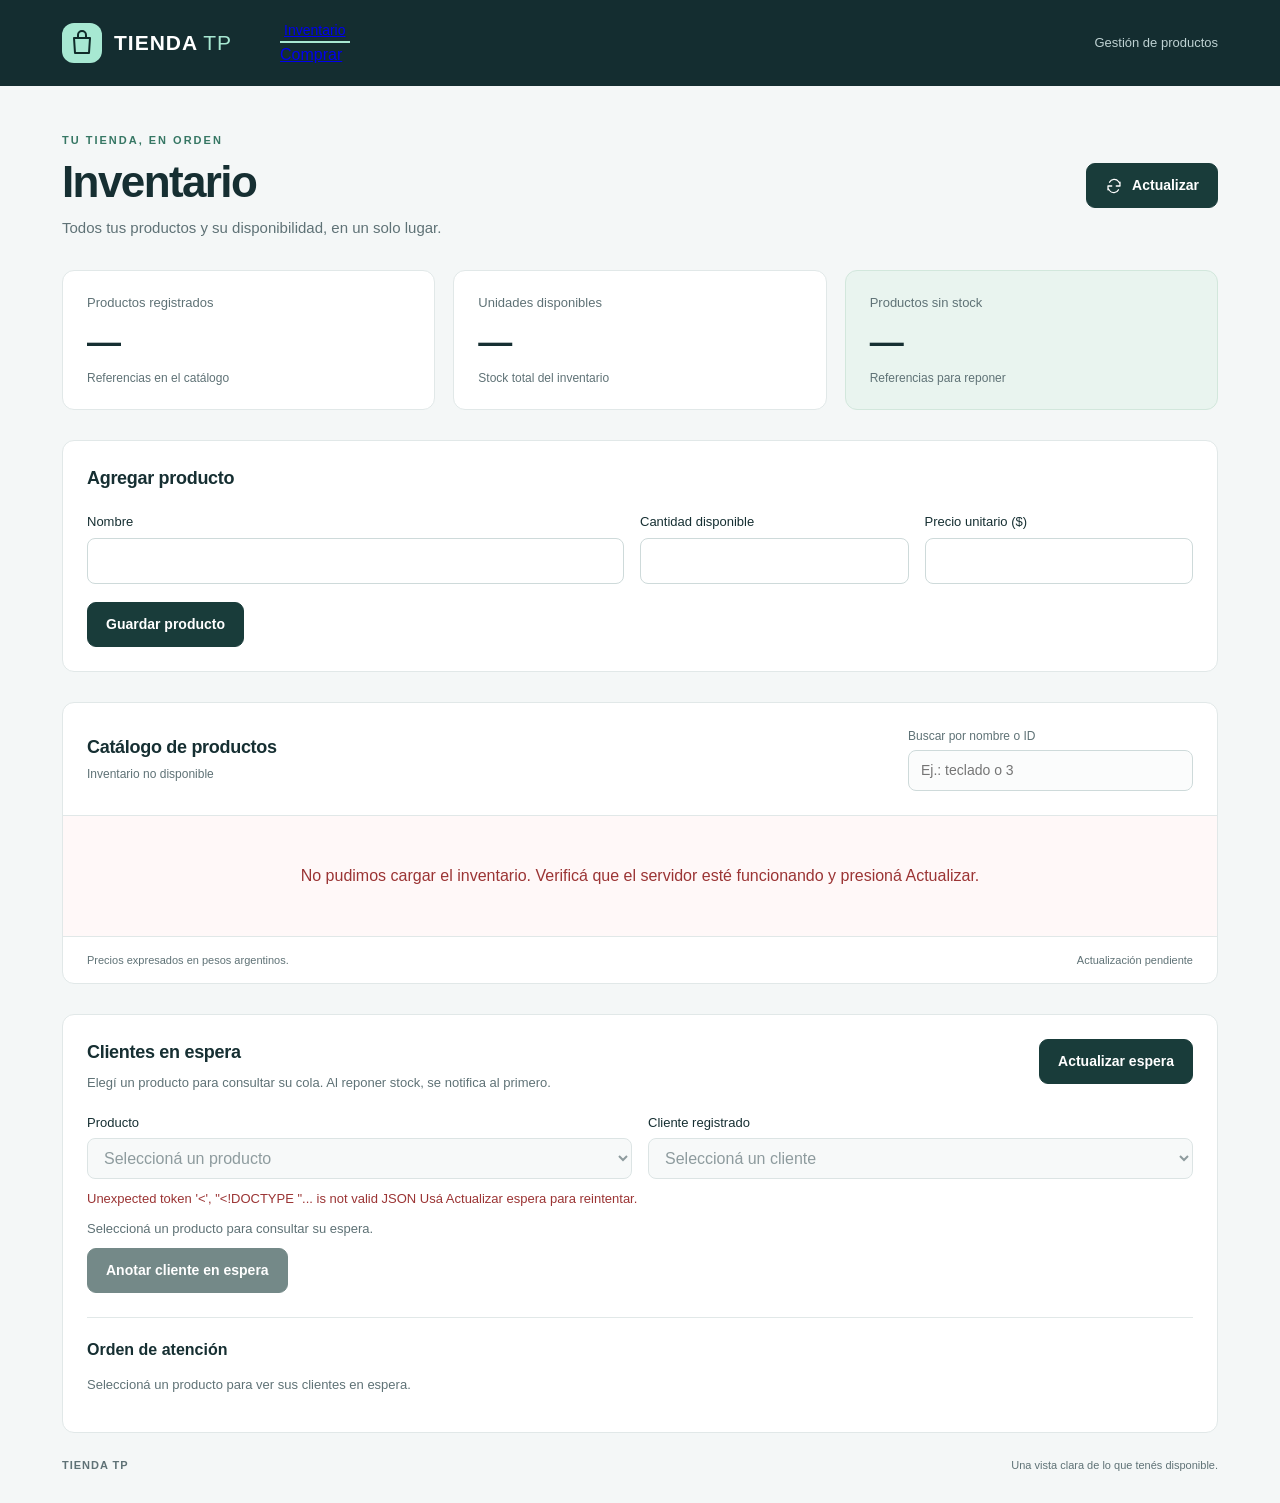
==== FRONTEND/index.html @ ff74ee4c "Agregar navegación al apartado de compra" ====
<!DOCTYPE html>
<!--
    index.html: define la estructura de la pantalla de inventario.
    Incluye el nombre y logotipo de la tienda, el resumen de existencias,
    la búsqueda, la tabla de productos y los mensajes de estado.
    Carga estilos.css para la presentación y app.js para consultar la API
    y completar la pantalla con los productos reales del backend.
-->
<html lang="es">
<head>
    <meta charset="UTF-8">
    <meta name="viewport" content="width=device-width, initial-scale=1.0">
    <meta name="description" content="Consulta del inventario de Tienda TP.">
    <title>Inventario | Tienda TP</title>
    <link rel="stylesheet" href="estilos.css">
    <script src="app.js" defer></script>
</head>
<body>
    <a class="saltar-contenido" href="#contenido">Ir al inventario</a>
    <header class="encabezado">
        <div class="encabezado-interior">
            <a class="marca" href="/" aria-label="Tienda TP, inicio">
                <svg class="logotipo" viewBox="0 0 40 40" aria-hidden="true">
                    <rect width="40" height="40" rx="12" fill="currentColor"/>
                    <path d="M12 15h16l-1 15H13l-1-15zm4 0v-3a4 4 0 0 1 8 0v3" fill="none" stroke="#102b29" stroke-width="2" stroke-linejoin="round"/>
                </svg>
                <span>TIENDA<span class="marca-detalle">TP</span></span>
            </a>
            <nav class="navegacion-principal" aria-label="Secciones"><a class="seccion-actual" href="/">Inventario</a><a class="enlace-seccion" href="/compra.html">Comprar</a></nav>
            <span class="etiqueta-encabezado">Gestión de productos</span>
        </div>
    </header>

    <main id="contenido" class="contenedor">
        <section class="introduccion" aria-labelledby="titulo">
            <div>
                <p class="antetitulo">TU TIENDA, EN ORDEN</p>
                <h1 id="titulo">Inventario</h1>
                <p class="descripcion">Todos tus productos y su disponibilidad, en un solo lugar.</p>
            </div>
            <button id="actualizar" class="boton" type="button">
                <svg viewBox="0 0 24 24" aria-hidden="true"><path d="M20 7v5h-5M4 17v-5h5M6 7a7 7 0 0 1 12-1l2 3M4 15l2 3a7 7 0 0 0 12-1"/></svg>
                Actualizar
            </button>
        </section>

        <section class="resumen" aria-label="Resumen del inventario">
            <article class="tarjeta"><p>Productos registrados</p><strong id="total-productos">—</strong><span>Referencias en el catálogo</span></article>
            <article class="tarjeta"><p>Unidades disponibles</p><strong id="total-unidades">—</strong><span>Stock total del inventario</span></article>
            <article class="tarjeta tarjeta-destacada"><p>Productos sin stock</p><strong id="sin-stock">—</strong><span>Referencias para reponer</span></article>
        </section>

        <aside id="notificacion-reposicion" class="notificacion-reposicion" role="status" aria-live="polite" hidden>
            <h2>Cliente notificado</h2>
            <p id="aviso-reposicion"></p>
            <p>La notificación es simulada. No reserva unidades ni registra una compra.</p>
        </aside>

            <!-- Formulario para registrar productos mediante la API. -->
            <section class="alta-producto" aria-labelledby="titulo-alta">
                <h2 id="titulo-alta">Agregar producto</h2>

                <form id="formulario-producto">
                    <fieldset id="campos-producto">
                        <legend class="solo-lectores">Datos del producto</legend>

                        <div class="campos-alta">
                            <div>
                                <label for="nombre-producto">Nombre</label>
                                <input id="nombre-producto" type="text" required>
                            </div>

                            <div>
                                <label for="cantidad-producto">Cantidad disponible</label>
                                <input
                                    id="cantidad-producto"
                                    type="number"
                                    min="0"
                                    step="1"
                                    required
                                >
                            </div>

                            <div>
                                <label for="precio-producto">Precio unitario ($)</label>
                                <input
                                    id="precio-producto"
                                    type="number"
                                    min="0"
                                    step="0.01"
                                    required
                                >
                            </div>
                        </div>

                        <button id="guardar-producto" class="boton" type="submit">
                            Guardar producto
                        </button>
                        <button id="cancelar-edicion" class="boton" type="button" hidden>
                            Cancelar edición
                        </button>
                    </fieldset>

                    <p id="mensaje-producto" role="status" aria-live="polite"></p>
                </form>
            </section>
        <section class="catalogo" aria-labelledby="titulo-catalogo">
            <div class="barra-catalogo">
                <div><h2 id="titulo-catalogo">Catálogo de productos</h2><p id="cantidad-resultados">Consultando inventario…</p></div>
                <div class="buscador">
                    <label for="buscar">Buscar por nombre o ID</label>
                    <input id="buscar" type="search" placeholder="Ej.: teclado o 3" autocomplete="off" disabled>
                </div>
            </div>

            <p id="estado" class="estado" role="status" aria-live="polite">Cargando productos…</p>
            <div id="tabla-contenedor" class="tabla-contenedor" tabindex="0" role="region" aria-label="Productos del inventario; desplazamiento horizontal disponible" hidden>
                <table>
                    <caption class="solo-lectores">Productos, cantidades disponibles, precios y estado del stock.</caption>
                    <thead><tr><th scope="col">ID</th><th scope="col">Producto</th><th scope="col" class="numero">Stock</th><th scope="col" class="numero">Precio unitario</th><th scope="col">Disponibilidad</th><th scope="col">Acciones</th></tr></thead>
                    <tbody id="productos"></tbody>
                </table>
            </div>
            <div class="pie-catalogo"><span>Precios expresados en pesos argentinos.</span><span id="ultima-actualizacion">Sin actualizar</span></div>
        </section>
        <section id="seccion-esperas" class="seccion-esperas" aria-labelledby="titulo-esperas">
            <div class="cabecera-esperas">
                <div>
                    <h2 id="titulo-esperas">Clientes en espera</h2>
                    <p>Elegí un producto para consultar su cola. Al reponer stock, se notifica al primero.</p>
                </div>
                <button id="actualizar-esperas" class="boton" type="button">Actualizar espera</button>
            </div>

            <form id="formulario-espera">
                <fieldset id="campos-espera">
                    <legend class="solo-lectores">Registrar un cliente en espera</legend>
                    <div class="campos-espera">
                        <div>
                            <label for="producto-espera">Producto</label>
                            <select id="producto-espera" required disabled>
                                <option value="">Seleccioná un producto</option>
                            </select>
                        </div>
                        <div>
                            <label for="cliente-espera">Cliente registrado</label>
                            <select id="cliente-espera" required disabled aria-describedby="estado-clientes">
                                <option value="">Seleccioná un cliente</option>
                            </select>
                        </div>
                    </div>
                    <p id="estado-clientes" class="ayuda-espera" role="status" aria-live="polite">Cargando clientes…</p>
                    <p id="regla-espera" class="ayuda-espera">Solo se pueden registrar esperas de productos sin stock.</p>
                    <button id="registrar-espera" class="boton" type="submit" disabled>Anotar cliente en espera</button>
                </fieldset>
                <p id="mensaje-espera" class="mensaje-espera" role="status" aria-live="polite"></p>
            </form>

            <div id="cola-espera" class="cola-espera" aria-busy="false">
                <h3 id="titulo-cola">Orden de atención</h3>
                <p id="estado-cola" role="status" aria-live="polite">Seleccioná un producto para ver sus clientes en espera.</p>
                <ol id="lista-esperas" aria-labelledby="titulo-cola" hidden></ol>
            </div>
        </section>
        <footer class="pie-pagina"><span>TIENDA TP</span><p>Una vista clara de lo que tenés disponible.</p></footer>
    </main>
</body>
</html>
---- FRONTEND/estilos.css ----
/*
 * estilos.css: define la presentación visual de la pantalla de inventario.
 * Configura colores, tipografía, encabezado persistente, tarjetas, tabla,
 * buscador, botones y mensajes de estado. Incluye estilos de accesibilidad
 * y reglas para adaptar la distribución a pantallas pequeñas.
 * Utiliza CSS puro, sin frameworks ni dependencias externas.
 */
:root { color-scheme: light; --tinta: #162f32; --secundario: #5f7276; --fondo: #f4f7f7; --linea: #e1e8e8; --verde: #a7e8d2; }
* { box-sizing: border-box; }
body { margin: 0; background: var(--fondo); color: var(--tinta); font-family: "Segoe UI", Arial, sans-serif; line-height: 1.5; }
button, input { font: inherit; }
button, a, input, .tabla-contenedor { -webkit-tap-highlight-color: transparent; }
:focus-visible { outline: 3px solid #247f69; outline-offset: 4px; }
[hidden] { display: none !important; }
.encabezado { position: sticky; top: 0; z-index: 5; background: #142d30; color: white; }
.encabezado-interior { max-width: 1220px; margin: auto; min-height: 86px; display: flex; align-items: center; gap: 48px; padding: 16px 32px; }
.marca { display: inline-flex; align-items: center; gap: 12px; color: white; text-decoration: none; font-size: 21px; font-weight: 750; letter-spacing: 1px; white-space: nowrap; }
.logotipo { width: 40px; height: 40px; color: var(--verde); }
.marca-detalle { margin-left: 5px; font-weight: 400; color: var(--verde); }
.seccion-actual { align-self: stretch; display: flex; align-items: center; border-bottom: 2px solid var(--verde); padding: 0 4px; font-size: 14px; }
.etiqueta-encabezado { margin-left: auto; color: #bed1d2; font-size: 13px; }
.contenedor { max-width: 1220px; margin: auto; padding: 46px 32px 20px; }
.introduccion { display: flex; justify-content: space-between; align-items: center; gap: 24px; margin-bottom: 30px; }
.antetitulo { color: #367764; font-size: 11px; letter-spacing: 2px; font-weight: 750; margin: 0 0 8px; }
h1 { font-size: clamp(32px, 4vw, 44px); letter-spacing: -1.6px; line-height: 1.15; margin: 0 0 10px; }
.descripcion { margin: 0; color: var(--secundario); font-size: 15px; }
.boton { display: inline-flex; align-items: center; justify-content: center; gap: 9px; border: 1px solid #193c3a; border-radius: 9px; padding: 11px 18px; color: white; background: #193c3a; cursor: pointer; font-size: 14px; font-weight: 600; }
.boton:hover:not(:disabled) { background: #26544b; }
.boton:disabled { opacity: .6; cursor: wait; }
.boton svg { width: 18px; height: 18px; fill: none; stroke: currentColor; stroke-width: 1.7; stroke-linecap: round; stroke-linejoin: round; }
.resumen { display: grid; grid-template-columns: repeat(3, 1fr); gap: 18px; margin-bottom: 30px; }
.tarjeta { padding: 22px 24px; border: 1px solid var(--linea); border-radius: 12px; background: white; }
.tarjeta p { margin: 0 0 7px; font-size: 13px; color: var(--secundario); }
.tarjeta strong { display: block; font-size: 34px; letter-spacing: -1px; font-weight: 650; line-height: 1.3; font-variant-numeric: tabular-nums; }
.tarjeta span { display: block; margin-top: 6px; color: var(--secundario); font-size: 12px; }
.tarjeta-destacada { background: #e9f4ef; border-color: #d2e7dc; }
.catalogo { background: white; border: 1px solid var(--linea); border-radius: 12px; overflow: hidden; }
.barra-catalogo { display: flex; justify-content: space-between; align-items: center; gap: 24px; padding: 24px; }
h2 { margin: 0; font-size: 18px; font-weight: 650; letter-spacing: -.3px; }
.barra-catalogo p { margin: 4px 0 0; color: var(--secundario); font-size: 12px; }
.buscador { width: 285px; }
.buscador label { display: block; color: var(--secundario); font-size: 12px; margin-bottom: 5px; }
.buscador input { width: 100%; border: 1px solid #cedada; border-radius: 8px; background: #fbfcfc; color: var(--tinta); padding: 9px 12px; font-size: 14px; }
.tabla-contenedor { overflow-x: auto; }
table { border-collapse: collapse; width: 100%; min-width: 670px; text-align: left; font-size: 14px; }
thead { background: #f6f8f8; }
th { padding: 13px 24px; color: var(--secundario); font-size: 11px; text-transform: uppercase; letter-spacing: .7px; font-weight: 650; border-top: 1px solid var(--linea); border-bottom: 1px solid var(--linea); }
td { padding: 17px 24px; border-bottom: 1px solid #edf1f1; }
tbody tr:last-child td { border-bottom: 0; }
tbody tr:hover { background: #fafcfb; }
td:first-child { color: #718286; font-size: 12px; }
td:nth-child(2) { font-weight: 600; }
.numero { text-align: right; font-variant-numeric: tabular-nums; white-space: nowrap; }
.disponibilidad { display: inline-flex; align-items: center; gap: 6px; border-radius: 20px; background: #eaf6ef; color: #236141; padding: 4px 9px; font-size: 11px; white-space: nowrap; }
.disponibilidad::before { content: ""; width: 5px; height: 5px; border-radius: 50%; background: currentColor; }
.agotado { background: #fff1e6; color: #8d4e1d; }
.estado { text-align: center; padding: 48px 24px; margin: 0; color: var(--secundario); border-top: 1px solid var(--linea); }
.estado.error { color: #9b3434; background: #fff8f8; }
.pie-catalogo { display: flex; justify-content: space-between; gap: 16px; padding: 15px 24px; border-top: 1px solid var(--linea); color: var(--secundario); font-size: 11px; }
.pie-pagina { display: flex; justify-content: space-between; align-items: center; gap: 16px; padding: 24px 0 10px; color: var(--secundario); font-size: 11px; }
.pie-pagina > span { letter-spacing: 1px; font-weight: 700; }
.pie-pagina p { margin: 0; }
.solo-lectores, .saltar-contenido:not(:focus) { position: absolute; width: 1px; height: 1px; padding: 0; margin: -1px; overflow: hidden; clip: rect(0,0,0,0); white-space: nowrap; border: 0; }
.saltar-contenido:focus { position: fixed; top: 12px; left: 12px; padding: 12px; z-index: 10; color: var(--tinta); background: white; }
@media (max-width: 700px) {
    .encabezado-interior { min-height: 74px; padding: 14px 20px; gap: 24px; }
    .etiqueta-encabezado { display: none; }
    .seccion-actual { margin-left: auto; }
    .contenedor { padding: 30px 18px 18px; }
    .introduccion { align-items: flex-start; flex-direction: column; gap: 18px; }
    .resumen { gap: 10px; }
    .tarjeta { padding: 16px 12px; }
    .tarjeta p { min-height: 36px; font-size: 12px; }
    .tarjeta strong { font-size: 27px; }
    .tarjeta span { font-size: 10px; }
    .barra-catalogo { padding: 20px 16px; flex-direction: column; align-items: stretch; gap: 16px; }
    .buscador { width: 100%; }
    .pie-catalogo, .pie-pagina { flex-direction: column; gap: 6px; }
    .pie-catalogo { padding: 14px 16px; }
}

/* Presentación del formulario de alta y edición. */
.alta-producto {
    background: white;
    border: 1px solid var(--linea);
    border-radius: 12px;
    padding: 24px;
    margin-bottom: 30px;
}

#campos-producto {
    border: 0;
    padding: 0;
    margin: 20px 0 0;
    min-width: 0;
}

.campos-alta {
    display: grid;
    grid-template-columns: 2fr 1fr 1fr;
    gap: 16px;
    margin-bottom: 18px;
}

.campos-alta label {
    display: block;
    margin-bottom: 6px;
    font-size: 13px;
}

.campos-alta input {
    width: 100%;
    min-width: 0;
    padding: 10px 12px;
    border: 1px solid #cedada;
    border-radius: 8px;
    color: var(--tinta);
}

#mensaje-producto {
    color: #236141;
    font-size: 14px;
}

#mensaje-producto:empty {
    display: none;
}

#mensaje-producto.error {
    color: #9b3434;
}

/* Acción para cargar un producto en el formulario de edición. */
.boton-editar {
    border: 1px solid #cedada;
    border-radius: 7px;
    padding: 6px 12px;
    background: white;
    color: var(--tinta);
    cursor: pointer;
    font: inherit;
    font-size: 12px;
}

.boton-editar:hover {
    background: #e9f4ef;
}

/* Acción para eliminar un producto del inventario. */
.boton-eliminar {
    margin-left: 6px;
    border: 1px solid #e0b9b9;
    border-radius: 7px;
    padding: 6px 12px;
    background: white;
    color: #9b3434;
    cursor: pointer;
    font: inherit;
    font-size: 12px;
}

.boton-eliminar:hover {
    background: #fbeaea;
}

#cancelar-edicion {
    margin-left: 8px;
    background: white;
    color: var(--tinta);
}

#cancelar-edicion:hover {
    background: #e9f4ef;
}

@media (max-width: 700px) {
    .campos-alta {
        grid-template-columns: 1fr;
    }
}
/* Clientes en espera: formulario y orden FIFO del producto seleccionado. */
select { font: inherit; }
select:focus-visible { outline: 3px solid #247f69; outline-offset: 4px; }
.seccion-esperas { margin-top: 30px; padding: 24px; background: white; border: 1px solid var(--linea); border-radius: 12px; scroll-margin-top: 110px; }
.cabecera-esperas { display: flex; align-items: flex-start; justify-content: space-between; gap: 24px; }
.cabecera-esperas p, .ayuda-espera, #estado-cola { color: var(--secundario); font-size: 13px; }
.cabecera-esperas p { margin: 7px 0 20px; }
.cabecera-esperas .boton { flex-shrink: 0; }
#campos-espera { border: 0; padding: 0; margin: 0; min-width: 0; }
.campos-espera { display: grid; grid-template-columns: 1fr 1fr; gap: 16px; }
.campos-espera > div { min-width: 0; }
.campos-espera label { display: block; margin-bottom: 6px; font-size: 13px; }
.campos-espera select { width: 100%; min-width: 0; padding: 10px 12px; border: 1px solid #cedada; border-radius: 8px; color: var(--tinta); background: white; }
.campos-espera select:disabled { background: #f4f7f7; color: var(--secundario); }
.ayuda-espera { margin: 10px 0; }
.mensaje-espera { color: #236141; font-size: 14px; }
.mensaje-espera:empty { display: none; }
.mensaje-espera.error, .ayuda-espera.error, #estado-cola.error { color: #9b3434; }
.cola-espera { margin-top: 24px; border-top: 1px solid var(--linea); padding-top: 20px; }
.cola-espera h3 { margin: 0; font-size: 16px; }
#lista-esperas { padding-left: 28px; margin-bottom: 0; }
#lista-esperas li { padding: 12px 8px; border-bottom: 1px solid var(--linea); overflow-wrap: anywhere; }
#lista-esperas li:last-child { border-bottom: 0; }
#lista-esperas li::marker { color: #367764; font-weight: bold; }
.detalle-espera { display: block; margin-top: 5px; color: var(--secundario); font-size: 12px; }
.primero-espera { display: inline-block; margin-left: 10px; padding: 3px 8px; border-radius: 20px; color: #236141; background: #eaf6ef; font-size: 11px; }
.boton-espera { margin: 6px 0 0 6px; border: 1px solid #9bc9ba; border-radius: 7px; padding: 6px 12px; background: #e9f4ef; color: #193c3a; cursor: pointer; font-size: 12px; }
.boton-espera:hover { background: #d5ecdf; }
.notificacion-reposicion { padding: 20px 24px; margin-bottom: 30px; border: 1px solid #9bc9ba; border-left: 4px solid #367764; border-radius: 10px; background: #e9f4ef; overflow-wrap: anywhere; }
.notificacion-reposicion p { margin: 8px 0 0; font-size: 14px; }
.notificacion-reposicion p:last-child { font-size: 12px; color: var(--secundario); }
@media (max-width: 700px) {
    .seccion-esperas { padding: 20px 16px; scroll-margin-top: 95px; }
    .cabecera-esperas { flex-direction: column; gap: 0; margin-bottom: 18px; }
    .campos-espera { grid-template-columns: 1fr; }
    .notificacion-reposicion { padding: 18px 16px; }
}
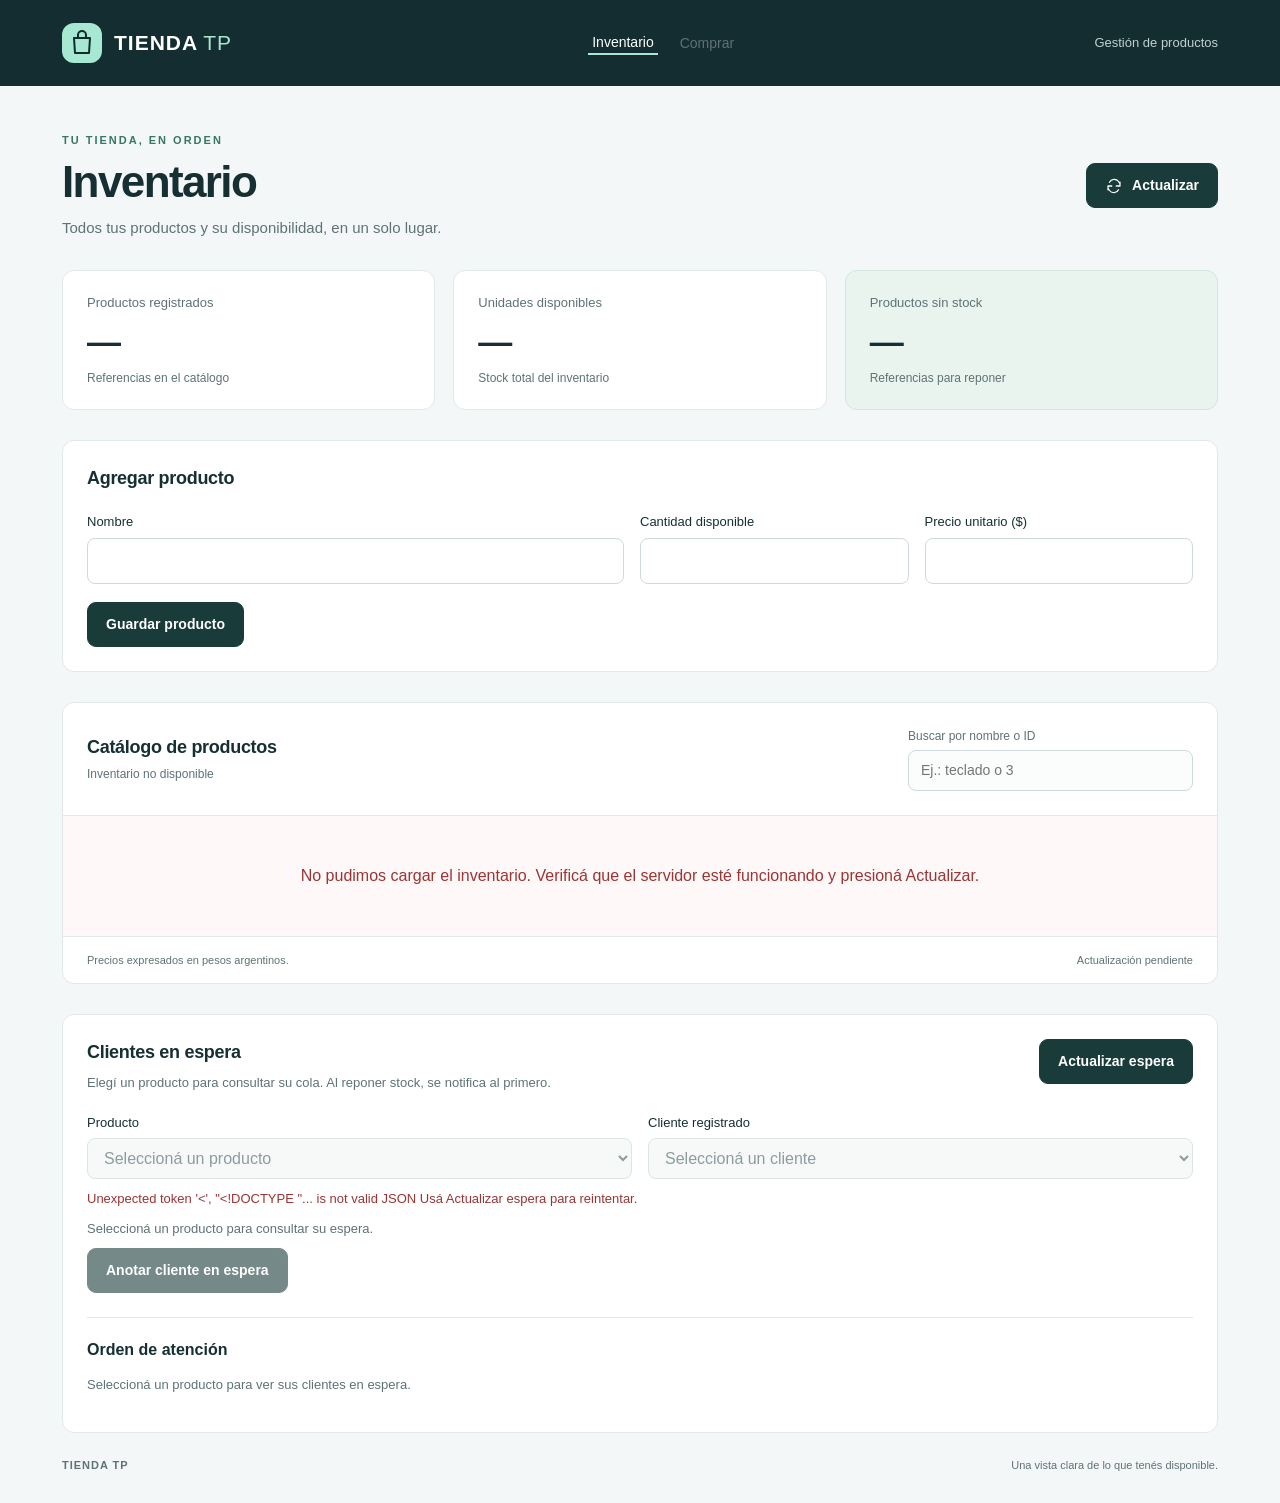
==== commit 237640a6: "compras actualizacion" ====
--- a/FRONTEND/index.html
+++ b/FRONTEND/index.html
@@ -15,7 +15,7 @@
     <link rel="stylesheet" href="estilos.css">
     <script src="app.js" defer></script>
 </head>
-<body>
+<body data-pagina="inventario">
     <a class="saltar-contenido" href="#contenido">Ir al inventario</a>
     <header class="encabezado">
         <div class="encabezado-interior">
@@ -165,4 +165,4 @@
         <footer class="pie-pagina"><span>TIENDA TP</span><p>Una vista clara de lo que tenés disponible.</p></footer>
     </main>
 </body>
-</html>
+</html>
--- a/FRONTEND/estilos.css
+++ b/FRONTEND/estilos.css
@@ -1,3 +1,13 @@
+/* =====================================================================
+   Hoja de estilos del sistema.
+   Cada pantalla usa su propio diseño y sus estilos están acotados con
+   body[data-pagina="..."] para que los nombres de clase repetidos
+   (.encabezado, .marca, .catalogo...) no se mezclen entre pantallas.
+   Al agregar reglas, anteponer el ámbito de la pantalla correspondiente.
+   ===================================================================== */
+
+/* ---------- Pantalla de inventario y clientes en espera (index.html) ---------- */
+
 /*
  * estilos.css: define la presentación visual de la pantalla de inventario.
  * Configura colores, tipografía, encabezado persistente, tarjetas, tabla,
@@ -7,80 +17,80 @@
  */
 :root { color-scheme: light; --tinta: #162f32; --secundario: #5f7276; --fondo: #f4f7f7; --linea: #e1e8e8; --verde: #a7e8d2; }
 * { box-sizing: border-box; }
-body { margin: 0; background: var(--fondo); color: var(--tinta); font-family: "Segoe UI", Arial, sans-serif; line-height: 1.5; }
-button, input { font: inherit; }
-button, a, input, .tabla-contenedor { -webkit-tap-highlight-color: transparent; }
-:focus-visible { outline: 3px solid #247f69; outline-offset: 4px; }
-[hidden] { display: none !important; }
-.encabezado { position: sticky; top: 0; z-index: 5; background: #142d30; color: white; }
-.encabezado-interior { max-width: 1220px; margin: auto; min-height: 86px; display: flex; align-items: center; gap: 48px; padding: 16px 32px; }
-.marca { display: inline-flex; align-items: center; gap: 12px; color: white; text-decoration: none; font-size: 21px; font-weight: 750; letter-spacing: 1px; white-space: nowrap; }
-.logotipo { width: 40px; height: 40px; color: var(--verde); }
-.marca-detalle { margin-left: 5px; font-weight: 400; color: var(--verde); }
-.seccion-actual { align-self: stretch; display: flex; align-items: center; border-bottom: 2px solid var(--verde); padding: 0 4px; font-size: 14px; }
-.etiqueta-encabezado { margin-left: auto; color: #bed1d2; font-size: 13px; }
-.contenedor { max-width: 1220px; margin: auto; padding: 46px 32px 20px; }
-.introduccion { display: flex; justify-content: space-between; align-items: center; gap: 24px; margin-bottom: 30px; }
-.antetitulo { color: #367764; font-size: 11px; letter-spacing: 2px; font-weight: 750; margin: 0 0 8px; }
-h1 { font-size: clamp(32px, 4vw, 44px); letter-spacing: -1.6px; line-height: 1.15; margin: 0 0 10px; }
-.descripcion { margin: 0; color: var(--secundario); font-size: 15px; }
-.boton { display: inline-flex; align-items: center; justify-content: center; gap: 9px; border: 1px solid #193c3a; border-radius: 9px; padding: 11px 18px; color: white; background: #193c3a; cursor: pointer; font-size: 14px; font-weight: 600; }
-.boton:hover:not(:disabled) { background: #26544b; }
-.boton:disabled { opacity: .6; cursor: wait; }
-.boton svg { width: 18px; height: 18px; fill: none; stroke: currentColor; stroke-width: 1.7; stroke-linecap: round; stroke-linejoin: round; }
-.resumen { display: grid; grid-template-columns: repeat(3, 1fr); gap: 18px; margin-bottom: 30px; }
-.tarjeta { padding: 22px 24px; border: 1px solid var(--linea); border-radius: 12px; background: white; }
-.tarjeta p { margin: 0 0 7px; font-size: 13px; color: var(--secundario); }
-.tarjeta strong { display: block; font-size: 34px; letter-spacing: -1px; font-weight: 650; line-height: 1.3; font-variant-numeric: tabular-nums; }
-.tarjeta span { display: block; margin-top: 6px; color: var(--secundario); font-size: 12px; }
-.tarjeta-destacada { background: #e9f4ef; border-color: #d2e7dc; }
-.catalogo { background: white; border: 1px solid var(--linea); border-radius: 12px; overflow: hidden; }
-.barra-catalogo { display: flex; justify-content: space-between; align-items: center; gap: 24px; padding: 24px; }
-h2 { margin: 0; font-size: 18px; font-weight: 650; letter-spacing: -.3px; }
-.barra-catalogo p { margin: 4px 0 0; color: var(--secundario); font-size: 12px; }
-.buscador { width: 285px; }
-.buscador label { display: block; color: var(--secundario); font-size: 12px; margin-bottom: 5px; }
-.buscador input { width: 100%; border: 1px solid #cedada; border-radius: 8px; background: #fbfcfc; color: var(--tinta); padding: 9px 12px; font-size: 14px; }
-.tabla-contenedor { overflow-x: auto; }
-table { border-collapse: collapse; width: 100%; min-width: 670px; text-align: left; font-size: 14px; }
-thead { background: #f6f8f8; }
-th { padding: 13px 24px; color: var(--secundario); font-size: 11px; text-transform: uppercase; letter-spacing: .7px; font-weight: 650; border-top: 1px solid var(--linea); border-bottom: 1px solid var(--linea); }
-td { padding: 17px 24px; border-bottom: 1px solid #edf1f1; }
-tbody tr:last-child td { border-bottom: 0; }
-tbody tr:hover { background: #fafcfb; }
-td:first-child { color: #718286; font-size: 12px; }
-td:nth-child(2) { font-weight: 600; }
-.numero { text-align: right; font-variant-numeric: tabular-nums; white-space: nowrap; }
-.disponibilidad { display: inline-flex; align-items: center; gap: 6px; border-radius: 20px; background: #eaf6ef; color: #236141; padding: 4px 9px; font-size: 11px; white-space: nowrap; }
-.disponibilidad::before { content: ""; width: 5px; height: 5px; border-radius: 50%; background: currentColor; }
-.agotado { background: #fff1e6; color: #8d4e1d; }
-.estado { text-align: center; padding: 48px 24px; margin: 0; color: var(--secundario); border-top: 1px solid var(--linea); }
-.estado.error { color: #9b3434; background: #fff8f8; }
-.pie-catalogo { display: flex; justify-content: space-between; gap: 16px; padding: 15px 24px; border-top: 1px solid var(--linea); color: var(--secundario); font-size: 11px; }
-.pie-pagina { display: flex; justify-content: space-between; align-items: center; gap: 16px; padding: 24px 0 10px; color: var(--secundario); font-size: 11px; }
-.pie-pagina > span { letter-spacing: 1px; font-weight: 700; }
-.pie-pagina p { margin: 0; }
-.solo-lectores, .saltar-contenido:not(:focus) { position: absolute; width: 1px; height: 1px; padding: 0; margin: -1px; overflow: hidden; clip: rect(0,0,0,0); white-space: nowrap; border: 0; }
-.saltar-contenido:focus { position: fixed; top: 12px; left: 12px; padding: 12px; z-index: 10; color: var(--tinta); background: white; }
+body[data-pagina="inventario"] { margin: 0; background: var(--fondo); color: var(--tinta); font-family: "Segoe UI", Arial, sans-serif; line-height: 1.5; }
+body[data-pagina="inventario"] button, body[data-pagina="inventario"] input { font: inherit; }
+body[data-pagina="inventario"] button, body[data-pagina="inventario"] a, body[data-pagina="inventario"] input, body[data-pagina="inventario"] .tabla-contenedor { -webkit-tap-highlight-color: transparent; }
+body[data-pagina="inventario"] :focus-visible { outline: 3px solid #247f69; outline-offset: 4px; }
+body[data-pagina="inventario"] [hidden] { display: none !important; }
+body[data-pagina="inventario"] .encabezado { position: sticky; top: 0; z-index: 5; background: #142d30; color: white; }
+body[data-pagina="inventario"] .encabezado-interior { max-width: 1220px; margin: auto; min-height: 86px; display: flex; align-items: center; gap: 48px; padding: 16px 32px; }
+body[data-pagina="inventario"] .marca { display: inline-flex; align-items: center; gap: 12px; color: white; text-decoration: none; font-size: 21px; font-weight: 750; letter-spacing: 1px; white-space: nowrap; }
+body[data-pagina="inventario"] .logotipo { width: 40px; height: 40px; color: var(--verde); }
+body[data-pagina="inventario"] .marca-detalle { margin-left: 5px; font-weight: 400; color: var(--verde); }
+body[data-pagina="inventario"] .seccion-actual { align-self: stretch; display: flex; align-items: center; border-bottom: 2px solid var(--verde); padding: 0 4px; font-size: 14px; }
+body[data-pagina="inventario"] .etiqueta-encabezado { margin-left: auto; color: #bed1d2; font-size: 13px; }
+body[data-pagina="inventario"] .contenedor { max-width: 1220px; margin: auto; padding: 46px 32px 20px; }
+body[data-pagina="inventario"] .introduccion { display: flex; justify-content: space-between; align-items: center; gap: 24px; margin-bottom: 30px; }
+body[data-pagina="inventario"] .antetitulo { color: #367764; font-size: 11px; letter-spacing: 2px; font-weight: 750; margin: 0 0 8px; }
+body[data-pagina="inventario"] h1 { font-size: clamp(32px, 4vw, 44px); letter-spacing: -1.6px; line-height: 1.15; margin: 0 0 10px; }
+body[data-pagina="inventario"] .descripcion { margin: 0; color: var(--secundario); font-size: 15px; }
+body[data-pagina="inventario"] .boton { display: inline-flex; align-items: center; justify-content: center; gap: 9px; border: 1px solid #193c3a; border-radius: 9px; padding: 11px 18px; color: white; background: #193c3a; cursor: pointer; font-size: 14px; font-weight: 600; }
+body[data-pagina="inventario"] .boton:hover:not(:disabled) { background: #26544b; }
+body[data-pagina="inventario"] .boton:disabled { opacity: .6; cursor: wait; }
+body[data-pagina="inventario"] .boton svg { width: 18px; height: 18px; fill: none; stroke: currentColor; stroke-width: 1.7; stroke-linecap: round; stroke-linejoin: round; }
+body[data-pagina="inventario"] .resumen { display: grid; grid-template-columns: repeat(3, 1fr); gap: 18px; margin-bottom: 30px; }
+body[data-pagina="inventario"] .tarjeta { padding: 22px 24px; border: 1px solid var(--linea); border-radius: 12px; background: white; }
+body[data-pagina="inventario"] .tarjeta p { margin: 0 0 7px; font-size: 13px; color: var(--secundario); }
+body[data-pagina="inventario"] .tarjeta strong { display: block; font-size: 34px; letter-spacing: -1px; font-weight: 650; line-height: 1.3; font-variant-numeric: tabular-nums; }
+body[data-pagina="inventario"] .tarjeta span { display: block; margin-top: 6px; color: var(--secundario); font-size: 12px; }
+body[data-pagina="inventario"] .tarjeta-destacada { background: #e9f4ef; border-color: #d2e7dc; }
+body[data-pagina="inventario"] .catalogo { background: white; border: 1px solid var(--linea); border-radius: 12px; overflow: hidden; }
+body[data-pagina="inventario"] .barra-catalogo { display: flex; justify-content: space-between; align-items: center; gap: 24px; padding: 24px; }
+body[data-pagina="inventario"] h2 { margin: 0; font-size: 18px; font-weight: 650; letter-spacing: -.3px; }
+body[data-pagina="inventario"] .barra-catalogo p { margin: 4px 0 0; color: var(--secundario); font-size: 12px; }
+body[data-pagina="inventario"] .buscador { width: 285px; }
+body[data-pagina="inventario"] .buscador label { display: block; color: var(--secundario); font-size: 12px; margin-bottom: 5px; }
+body[data-pagina="inventario"] .buscador input { width: 100%; border: 1px solid #cedada; border-radius: 8px; background: #fbfcfc; color: var(--tinta); padding: 9px 12px; font-size: 14px; }
+body[data-pagina="inventario"] .tabla-contenedor { overflow-x: auto; }
+body[data-pagina="inventario"] table { border-collapse: collapse; width: 100%; min-width: 670px; text-align: left; font-size: 14px; }
+body[data-pagina="inventario"] thead { background: #f6f8f8; }
+body[data-pagina="inventario"] th { padding: 13px 24px; color: var(--secundario); font-size: 11px; text-transform: uppercase; letter-spacing: .7px; font-weight: 650; border-top: 1px solid var(--linea); border-bottom: 1px solid var(--linea); }
+body[data-pagina="inventario"] td { padding: 17px 24px; border-bottom: 1px solid #edf1f1; }
+body[data-pagina="inventario"] tbody tr:last-child td { border-bottom: 0; }
+body[data-pagina="inventario"] tbody tr:hover { background: #fafcfb; }
+body[data-pagina="inventario"] td:first-child { color: #718286; font-size: 12px; }
+body[data-pagina="inventario"] td:nth-child(2) { font-weight: 600; }
+body[data-pagina="inventario"] .numero { text-align: right; font-variant-numeric: tabular-nums; white-space: nowrap; }
+body[data-pagina="inventario"] .disponibilidad { display: inline-flex; align-items: center; gap: 6px; border-radius: 20px; background: #eaf6ef; color: #236141; padding: 4px 9px; font-size: 11px; white-space: nowrap; }
+body[data-pagina="inventario"] .disponibilidad::before { content: ""; width: 5px; height: 5px; border-radius: 50%; background: currentColor; }
+body[data-pagina="inventario"] .agotado { background: #fff1e6; color: #8d4e1d; }
+body[data-pagina="inventario"] .estado { text-align: center; padding: 48px 24px; margin: 0; color: var(--secundario); border-top: 1px solid var(--linea); }
+body[data-pagina="inventario"] .estado.error { color: #9b3434; background: #fff8f8; }
+body[data-pagina="inventario"] .pie-catalogo { display: flex; justify-content: space-between; gap: 16px; padding: 15px 24px; border-top: 1px solid var(--linea); color: var(--secundario); font-size: 11px; }
+body[data-pagina="inventario"] .pie-pagina { display: flex; justify-content: space-between; align-items: center; gap: 16px; padding: 24px 0 10px; color: var(--secundario); font-size: 11px; }
+body[data-pagina="inventario"] .pie-pagina > span { letter-spacing: 1px; font-weight: 700; }
+body[data-pagina="inventario"] .pie-pagina p { margin: 0; }
+body[data-pagina="inventario"] .solo-lectores, body[data-pagina="inventario"] .saltar-contenido:not(:focus) { position: absolute; width: 1px; height: 1px; padding: 0; margin: -1px; overflow: hidden; clip: rect(0,0,0,0); white-space: nowrap; border: 0; }
+body[data-pagina="inventario"] .saltar-contenido:focus { position: fixed; top: 12px; left: 12px; padding: 12px; z-index: 10; color: var(--tinta); background: white; }
 @media (max-width: 700px) {
-    .encabezado-interior { min-height: 74px; padding: 14px 20px; gap: 24px; }
-    .etiqueta-encabezado { display: none; }
-    .seccion-actual { margin-left: auto; }
-    .contenedor { padding: 30px 18px 18px; }
-    .introduccion { align-items: flex-start; flex-direction: column; gap: 18px; }
-    .resumen { gap: 10px; }
-    .tarjeta { padding: 16px 12px; }
-    .tarjeta p { min-height: 36px; font-size: 12px; }
-    .tarjeta strong { font-size: 27px; }
-    .tarjeta span { font-size: 10px; }
-    .barra-catalogo { padding: 20px 16px; flex-direction: column; align-items: stretch; gap: 16px; }
-    .buscador { width: 100%; }
-    .pie-catalogo, .pie-pagina { flex-direction: column; gap: 6px; }
-    .pie-catalogo { padding: 14px 16px; }
+    body[data-pagina="inventario"] .encabezado-interior { min-height: 74px; padding: 14px 20px; gap: 24px; }
+    body[data-pagina="inventario"] .etiqueta-encabezado { display: none; }
+    body[data-pagina="inventario"] .seccion-actual { margin-left: auto; }
+    body[data-pagina="inventario"] .contenedor { padding: 30px 18px 18px; }
+    body[data-pagina="inventario"] .introduccion { align-items: flex-start; flex-direction: column; gap: 18px; }
+    body[data-pagina="inventario"] .resumen { gap: 10px; }
+    body[data-pagina="inventario"] .tarjeta { padding: 16px 12px; }
+    body[data-pagina="inventario"] .tarjeta p { min-height: 36px; font-size: 12px; }
+    body[data-pagina="inventario"] .tarjeta strong { font-size: 27px; }
+    body[data-pagina="inventario"] .tarjeta span { font-size: 10px; }
+    body[data-pagina="inventario"] .barra-catalogo { padding: 20px 16px; flex-direction: column; align-items: stretch; gap: 16px; }
+    body[data-pagina="inventario"] .buscador { width: 100%; }
+    body[data-pagina="inventario"] .pie-catalogo, body[data-pagina="inventario"] .pie-pagina { flex-direction: column; gap: 6px; }
+    body[data-pagina="inventario"] .pie-catalogo { padding: 14px 16px; }
 }
 
 /* Presentación del formulario de alta y edición. */
-.alta-producto {
+body[data-pagina="inventario"] .alta-producto {
     background: white;
     border: 1px solid var(--linea);
     border-radius: 12px;
@@ -88,27 +98,27 @@
     margin-bottom: 30px;
 }
 
-#campos-producto {
+body[data-pagina="inventario"] #campos-producto {
     border: 0;
     padding: 0;
     margin: 20px 0 0;
     min-width: 0;
 }
 
-.campos-alta {
+body[data-pagina="inventario"] .campos-alta {
     display: grid;
     grid-template-columns: 2fr 1fr 1fr;
     gap: 16px;
     margin-bottom: 18px;
 }
 
-.campos-alta label {
+body[data-pagina="inventario"] .campos-alta label {
     display: block;
     margin-bottom: 6px;
     font-size: 13px;
 }
 
-.campos-alta input {
+body[data-pagina="inventario"] .campos-alta input {
     width: 100%;
     min-width: 0;
     padding: 10px 12px;
@@ -117,21 +127,21 @@
     color: var(--tinta);
 }
 
-#mensaje-producto {
+body[data-pagina="inventario"] #mensaje-producto {
     color: #236141;
     font-size: 14px;
 }
 
-#mensaje-producto:empty {
+body[data-pagina="inventario"] #mensaje-producto:empty {
     display: none;
 }
 
-#mensaje-producto.error {
+body[data-pagina="inventario"] #mensaje-producto.error {
     color: #9b3434;
 }
 
 /* Acción para cargar un producto en el formulario de edición. */
-.boton-editar {
+body[data-pagina="inventario"] .boton-editar {
     border: 1px solid #cedada;
     border-radius: 7px;
     padding: 6px 12px;
@@ -142,12 +152,12 @@
     font-size: 12px;
 }
 
-.boton-editar:hover {
+body[data-pagina="inventario"] .boton-editar:hover {
     background: #e9f4ef;
 }
 
 /* Acción para eliminar un producto del inventario. */
-.boton-eliminar {
+body[data-pagina="inventario"] .boton-eliminar {
     margin-left: 6px;
     border: 1px solid #e0b9b9;
     border-radius: 7px;
@@ -159,59 +169,478 @@
     font-size: 12px;
 }
 
-.boton-eliminar:hover {
+body[data-pagina="inventario"] .boton-eliminar:hover {
     background: #fbeaea;
 }
 
-#cancelar-edicion {
+body[data-pagina="inventario"] #cancelar-edicion {
     margin-left: 8px;
     background: white;
     color: var(--tinta);
 }
 
-#cancelar-edicion:hover {
+body[data-pagina="inventario"] #cancelar-edicion:hover {
     background: #e9f4ef;
 }
 
 @media (max-width: 700px) {
-    .campos-alta {
+    body[data-pagina="inventario"] .campos-alta {
         grid-template-columns: 1fr;
     }
 }
 /* Clientes en espera: formulario y orden FIFO del producto seleccionado. */
-select { font: inherit; }
-select:focus-visible { outline: 3px solid #247f69; outline-offset: 4px; }
-.seccion-esperas { margin-top: 30px; padding: 24px; background: white; border: 1px solid var(--linea); border-radius: 12px; scroll-margin-top: 110px; }
-.cabecera-esperas { display: flex; align-items: flex-start; justify-content: space-between; gap: 24px; }
-.cabecera-esperas p, .ayuda-espera, #estado-cola { color: var(--secundario); font-size: 13px; }
-.cabecera-esperas p { margin: 7px 0 20px; }
-.cabecera-esperas .boton { flex-shrink: 0; }
-#campos-espera { border: 0; padding: 0; margin: 0; min-width: 0; }
-.campos-espera { display: grid; grid-template-columns: 1fr 1fr; gap: 16px; }
-.campos-espera > div { min-width: 0; }
-.campos-espera label { display: block; margin-bottom: 6px; font-size: 13px; }
-.campos-espera select { width: 100%; min-width: 0; padding: 10px 12px; border: 1px solid #cedada; border-radius: 8px; color: var(--tinta); background: white; }
-.campos-espera select:disabled { background: #f4f7f7; color: var(--secundario); }
-.ayuda-espera { margin: 10px 0; }
-.mensaje-espera { color: #236141; font-size: 14px; }
-.mensaje-espera:empty { display: none; }
-.mensaje-espera.error, .ayuda-espera.error, #estado-cola.error { color: #9b3434; }
-.cola-espera { margin-top: 24px; border-top: 1px solid var(--linea); padding-top: 20px; }
-.cola-espera h3 { margin: 0; font-size: 16px; }
-#lista-esperas { padding-left: 28px; margin-bottom: 0; }
-#lista-esperas li { padding: 12px 8px; border-bottom: 1px solid var(--linea); overflow-wrap: anywhere; }
-#lista-esperas li:last-child { border-bottom: 0; }
-#lista-esperas li::marker { color: #367764; font-weight: bold; }
-.detalle-espera { display: block; margin-top: 5px; color: var(--secundario); font-size: 12px; }
-.primero-espera { display: inline-block; margin-left: 10px; padding: 3px 8px; border-radius: 20px; color: #236141; background: #eaf6ef; font-size: 11px; }
-.boton-espera { margin: 6px 0 0 6px; border: 1px solid #9bc9ba; border-radius: 7px; padding: 6px 12px; background: #e9f4ef; color: #193c3a; cursor: pointer; font-size: 12px; }
-.boton-espera:hover { background: #d5ecdf; }
-.notificacion-reposicion { padding: 20px 24px; margin-bottom: 30px; border: 1px solid #9bc9ba; border-left: 4px solid #367764; border-radius: 10px; background: #e9f4ef; overflow-wrap: anywhere; }
-.notificacion-reposicion p { margin: 8px 0 0; font-size: 14px; }
-.notificacion-reposicion p:last-child { font-size: 12px; color: var(--secundario); }
+body[data-pagina="inventario"] select { font: inherit; }
+body[data-pagina="inventario"] select:focus-visible { outline: 3px solid #247f69; outline-offset: 4px; }
+body[data-pagina="inventario"] .seccion-esperas { margin-top: 30px; padding: 24px; background: white; border: 1px solid var(--linea); border-radius: 12px; scroll-margin-top: 110px; }
+body[data-pagina="inventario"] .cabecera-esperas { display: flex; align-items: flex-start; justify-content: space-between; gap: 24px; }
+body[data-pagina="inventario"] .cabecera-esperas p, body[data-pagina="inventario"] .ayuda-espera, body[data-pagina="inventario"] #estado-cola { color: var(--secundario); font-size: 13px; }
+body[data-pagina="inventario"] .cabecera-esperas p { margin: 7px 0 20px; }
+body[data-pagina="inventario"] .cabecera-esperas .boton { flex-shrink: 0; }
+body[data-pagina="inventario"] #campos-espera { border: 0; padding: 0; margin: 0; min-width: 0; }
+body[data-pagina="inventario"] .campos-espera { display: grid; grid-template-columns: 1fr 1fr; gap: 16px; }
+body[data-pagina="inventario"] .campos-espera > div { min-width: 0; }
+body[data-pagina="inventario"] .campos-espera label { display: block; margin-bottom: 6px; font-size: 13px; }
+body[data-pagina="inventario"] .campos-espera select { width: 100%; min-width: 0; padding: 10px 12px; border: 1px solid #cedada; border-radius: 8px; color: var(--tinta); background: white; }
+body[data-pagina="inventario"] .campos-espera select:disabled { background: #f4f7f7; color: var(--secundario); }
+body[data-pagina="inventario"] .ayuda-espera { margin: 10px 0; }
+body[data-pagina="inventario"] .mensaje-espera { color: #236141; font-size: 14px; }
+body[data-pagina="inventario"] .mensaje-espera:empty { display: none; }
+body[data-pagina="inventario"] .mensaje-espera.error, body[data-pagina="inventario"] .ayuda-espera.error, body[data-pagina="inventario"] #estado-cola.error { color: #9b3434; }
+body[data-pagina="inventario"] .cola-espera { margin-top: 24px; border-top: 1px solid var(--linea); padding-top: 20px; }
+body[data-pagina="inventario"] .cola-espera h3 { margin: 0; font-size: 16px; }
+body[data-pagina="inventario"] #lista-esperas { padding-left: 28px; margin-bottom: 0; }
+body[data-pagina="inventario"] #lista-esperas li { padding: 12px 8px; border-bottom: 1px solid var(--linea); overflow-wrap: anywhere; }
+body[data-pagina="inventario"] #lista-esperas li:last-child { border-bottom: 0; }
+body[data-pagina="inventario"] #lista-esperas li::marker { color: #367764; font-weight: bold; }
+body[data-pagina="inventario"] .detalle-espera { display: block; margin-top: 5px; color: var(--secundario); font-size: 12px; }
+body[data-pagina="inventario"] .primero-espera { display: inline-block; margin-left: 10px; padding: 3px 8px; border-radius: 20px; color: #236141; background: #eaf6ef; font-size: 11px; }
+body[data-pagina="inventario"] .boton-espera { margin: 6px 0 0 6px; border: 1px solid #9bc9ba; border-radius: 7px; padding: 6px 12px; background: #e9f4ef; color: #193c3a; cursor: pointer; font-size: 12px; }
+body[data-pagina="inventario"] .boton-espera:hover { background: #d5ecdf; }
+body[data-pagina="inventario"] .notificacion-reposicion { padding: 20px 24px; margin-bottom: 30px; border: 1px solid #9bc9ba; border-left: 4px solid #367764; border-radius: 10px; background: #e9f4ef; overflow-wrap: anywhere; }
+body[data-pagina="inventario"] .notificacion-reposicion p { margin: 8px 0 0; font-size: 14px; }
+body[data-pagina="inventario"] .notificacion-reposicion p:last-child { font-size: 12px; color: var(--secundario); }
 @media (max-width: 700px) {
-    .seccion-esperas { padding: 20px 16px; scroll-margin-top: 95px; }
-    .cabecera-esperas { flex-direction: column; gap: 0; margin-bottom: 18px; }
-    .campos-espera { grid-template-columns: 1fr; }
-    .notificacion-reposicion { padding: 18px 16px; }
-}
+    body[data-pagina="inventario"] .seccion-esperas { padding: 20px 16px; scroll-margin-top: 95px; }
+    body[data-pagina="inventario"] .cabecera-esperas { flex-direction: column; gap: 0; margin-bottom: 18px; }
+    body[data-pagina="inventario"] .campos-espera { grid-template-columns: 1fr; }
+    body[data-pagina="inventario"] .notificacion-reposicion { padding: 18px 16px; }
+}
+
+/* Navegación entre inventario y apartado de compra. */
+body[data-pagina="inventario"] .navegacion-principal { display: flex; align-items: stretch; gap: 18px; margin-left: auto; }
+body[data-pagina="inventario"] .navegacion-principal a { color: inherit; text-decoration: none; }
+body[data-pagina="inventario"] .navegacion-principal .enlace-seccion { display: flex; align-items: center; padding: 0 4px; color: var(--secundario); font-size: 14px; }
+body[data-pagina="inventario"] .navegacion-principal .enlace-seccion:hover { color: var(--tinta); }
+
+
+/* ---------- Pantalla de compra (compra.html) ---------- */
+
+body[data-pagina="compra"] {
+    font-family:Inter,ui-sans-serif,system-ui,-apple-system,BlinkMacSystemFont,"Segoe UI",sans-serif;
+    color:#18332f;
+    background:#f5f8f7;
+    font-synthesis:none;
+    text-rendering:optimizeLegibility;
+    --tinta:#18332f;
+    --secundario:#637773;
+    --linea:#dce6e2;
+    --verde:#b9f36a;
+    --verde-oscuro:#285b48;
+}
+
+body[data-pagina="compra"] * {
+    box-sizing:border-box;
+}
+
+body[data-pagina="compra"] {
+    margin:0;
+}
+
+body[data-pagina="compra"] .encabezado {
+    background:#fff;
+    border-bottom:1px solid var(--linea);
+}
+
+body[data-pagina="compra"] .encabezado-interior {
+    max-width:1120px;
+    margin:auto;
+    padding:16px 24px;
+    display:flex;
+    align-items:center;
+    justify-content:space-between;
+    gap:20px;
+}
+
+body[data-pagina="compra"] .marca {
+    display:flex;
+    align-items:center;
+    gap:10px;
+    text-decoration:none;
+    color:var(--tinta);
+    font-weight:850;
+    letter-spacing:.06em;
+}
+
+body[data-pagina="compra"] .logo {
+    display:grid;
+    place-items:center;
+    width:36px;
+    height:36px;
+    border-radius:11px;
+    background:var(--verde);
+    color:#18332f;
+}
+
+body[data-pagina="compra"] .marca-detalle {
+    color:#52856e;
+    margin-left:3px;
+}
+
+body[data-pagina="compra"] .encabezado nav {
+    display:flex;
+    gap:10px;
+}
+
+body[data-pagina="compra"] .encabezado nav a {
+    padding:9px 13px;
+    border-radius:8px;
+    text-decoration:none;
+    color:var(--secundario);
+    font-size:14px;
+}
+
+body[data-pagina="compra"] .encabezado nav a.activo {
+    background:#e9f5e2;
+    color:#285b48;
+    font-weight:700;
+}
+
+body[data-pagina="compra"] .encabezado nav a:hover {
+    background: #e9f5e2;
+    color: #285b48;
+}
+
+body[data-pagina="compra"] .encabezado nav a.activo:hover {
+    background: #d8ebce;
+    color: #18332f;
+}
+
+body[data-pagina="compra"] .contenedor {
+    max-width:1120px;
+    margin:0 auto;
+    padding:38px 24px;
+}
+
+body[data-pagina="compra"] .introduccion {
+    display:flex;
+    justify-content:space-between;
+    align-items:center;
+    gap:20px;
+    margin-bottom:28px;
+}
+
+body[data-pagina="compra"] .antetitulo {
+    font-size:11px;
+    font-weight:800;
+    letter-spacing:.15em;
+    color:#52856e;
+}
+
+body[data-pagina="compra"] .introduccion h1 {
+    font-size:clamp(30px,4vw,42px);
+    letter-spacing:-.04em;
+    margin:8px 0;
+}
+
+body[data-pagina="compra"] .descripcion {
+    margin:0;
+    color:var(--secundario);
+}
+
+body[data-pagina="compra"] h2 {
+    font-size:19px;
+    letter-spacing:-.02em;
+    margin:0 0 7px;
+}
+
+body[data-pagina="compra"] .boton-secundario {
+    display:inline-flex;
+    align-items:center;
+    justify-content:center;
+    border:1px solid #cbd9d4;
+    border-radius:9px;
+    background:#fff;
+    color:var(--tinta);
+    padding:10px 14px;
+    text-decoration:none;
+    font-weight:650;
+    font-size:13px;
+    cursor:pointer;
+}
+
+body[data-pagina="compra"] .boton-secundario:disabled {
+    opacity:.45;
+    cursor:not-allowed;
+}
+
+body[data-pagina="compra"] .panel-carrito {
+    display:flex;
+    align-items:center;
+    gap:22px;
+    padding:20px 22px;
+    background:#fff;
+    border:1px solid var(--linea);
+    border-radius:14px;
+    margin:28px 0;
+}
+
+body[data-pagina="compra"] .panel-carrito>div:first-child {
+    flex:1;
+}
+
+body[data-pagina="compra"] .panel-carrito p,
+
+body[data-pagina="compra"] .cabecera-catalogo p {
+    margin:0;
+    color:var(--secundario);
+    font-size:13px;
+}
+
+body[data-pagina="compra"] .total-carrito {
+    display:flex;
+    flex-direction:column;
+    gap:3px;
+}
+
+body[data-pagina="compra"] .total-carrito span {
+    font-size:12px;
+    color:var(--secundario);
+}
+
+body[data-pagina="compra"] .total-carrito strong {
+    font-size:21px;
+    font-variant-numeric:tabular-nums;
+}
+
+body[data-pagina="compra"] .catalogo {
+    background:#fff;
+    border:1px solid var(--linea);
+    border-radius:14px;
+    padding:24px;
+}
+
+body[data-pagina="compra"] .cabecera-catalogo {
+    display:flex;
+    align-items:flex-start;
+    justify-content:space-between;
+    gap:22px;
+    margin-bottom:20px;
+}
+
+body[data-pagina="compra"] .filtros {
+    display:grid;
+    grid-template-columns:auto minmax(140px,210px);
+    align-items:center;
+    gap:8px 10px;
+}
+
+body[data-pagina="compra"] .filtros label {
+    font-size:12px;
+    color:var(--secundario);
+}
+
+body[data-pagina="compra"] input,
+
+body[data-pagina="compra"] select {
+    min-width:0;
+    width:100%;
+    padding:10px 11px;
+    border:1px solid #cedbd6;
+    border-radius:8px;
+    background:white;
+    color:var(--tinta);
+    font:inherit;
+    font-size:13px;
+}
+
+body[data-pagina="compra"] input:disabled,
+
+body[data-pagina="compra"] select:disabled {
+    background:#f4f7f6;
+}
+
+body[data-pagina="compra"] #estado {
+    padding:16px;
+    border-radius:9px;
+    background:#f5f8f7;
+    color:var(--secundario);
+    font-size:14px;
+}
+
+body[data-pagina="compra"] #estado.error {
+    color:#923d35;
+    background:#fff0ee;
+}
+
+body[data-pagina="compra"] .productos {
+    display:grid;
+    grid-template-columns:repeat(3,minmax(0,1fr));
+    gap:14px;
+}
+
+body[data-pagina="compra"] .producto {
+    display:flex;
+    flex-direction:column;
+    gap:12px;
+    padding:18px;
+    border:1px solid var(--linea);
+    border-radius:12px;
+    min-width:0;
+}
+
+body[data-pagina="compra"] .producto:hover {
+    border-color:#a6c7b9;
+}
+
+body[data-pagina="compra"] .producto-superior {
+    display:flex;
+    justify-content:space-between;
+    align-items:center;
+    gap:8px;
+}
+
+body[data-pagina="compra"] .id-producto {
+    font-size:11px;
+    color:var(--secundario);
+}
+
+body[data-pagina="compra"] .etiqueta-popular {
+    font-size:11px;
+    font-weight:700;
+    padding:5px 8px;
+    border-radius:20px;
+    background:#edf7df;
+    color:#426d2b;
+    white-space:nowrap;
+}
+
+body[data-pagina="compra"] .producto h3 {
+    margin:0;
+    font-size:17px;
+    overflow-wrap:anywhere;
+}
+
+body[data-pagina="compra"] .precio {
+    font-size:23px;
+    font-weight:800;
+    letter-spacing:-.03em;
+}
+
+body[data-pagina="compra"] .stock {
+    font-size:12px;
+    color:var(--secundario);
+}
+
+body[data-pagina="compra"] .stock.agotado {
+    color:#a2443b;
+}
+
+body[data-pagina="compra"] .agregar {
+    width:100%;
+    margin-top:auto;
+    border:0;
+    border-radius:8px;
+    padding:11px;
+    background:var(--tinta);
+    color:white;
+    font-weight:700;
+    cursor:pointer;
+}
+
+body[data-pagina="compra"] .agregar:hover:not(:disabled) {
+    background: #285b48;
+    color: #ffffff;
+}
+
+body[data-pagina="compra"] .agregar:disabled {
+    background:#dce4e0;
+    color:#74817c;
+    cursor:not-allowed;
+}
+
+body[data-pagina="compra"] .nota {
+    margin:20px 0 0;
+    font-size:12px;
+    color:var(--secundario);
+    line-height:1.5;
+}
+
+body[data-pagina="compra"] footer {
+    display:flex;
+    justify-content:space-between;
+    gap:15px;
+    margin-top:30px;
+    color:var(--secundario);
+    font-size:12px;
+}
+
+body[data-pagina="compra"] footer span {
+    font-weight:800;
+    letter-spacing:.1em;
+}
+
+body[data-pagina="compra"] footer p {
+    margin:0;
+}
+
+@media(max-width:800px) {
+    body[data-pagina="compra"] .productos {
+        grid-template-columns:repeat(2,minmax(0,1fr));
+    }
+    body[data-pagina="compra"] .cabecera-catalogo {
+        flex-direction:column;
+    }
+    body[data-pagina="compra"] .filtros {
+        width:100%;
+        grid-template-columns:110px minmax(0,1fr);
+    }
+}
+
+@media(max-width:520px) {
+    body[data-pagina="compra"] .encabezado-interior,
+    body[data-pagina="compra"] .introduccion {
+        align-items:flex-start;
+    }
+    body[data-pagina="compra"] .encabezado-interior {
+        padding:14px 16px;
+    }
+    body[data-pagina="compra"] .contenedor {
+        padding:26px 15px;
+    }
+    body[data-pagina="compra"] .introduccion {
+        flex-direction:column;
+    }
+    body[data-pagina="compra"] .panel-carrito {
+        align-items:flex-start;
+        flex-wrap:wrap;
+        padding:16px;
+    }
+    body[data-pagina="compra"] .panel-carrito>div:first-child {
+        flex-basis:100%;
+    }
+    body[data-pagina="compra"] .productos {
+        grid-template-columns:1fr;
+    }
+    body[data-pagina="compra"] .catalogo {
+        padding:17px;
+    }
+    body[data-pagina="compra"] .filtros {
+        grid-template-columns:1fr;
+    }
+    body[data-pagina="compra"] .filtros label {
+        margin-top:5px;
+    }
+    body[data-pagina="compra"] footer {
+        flex-direction:column;
+    }
+}
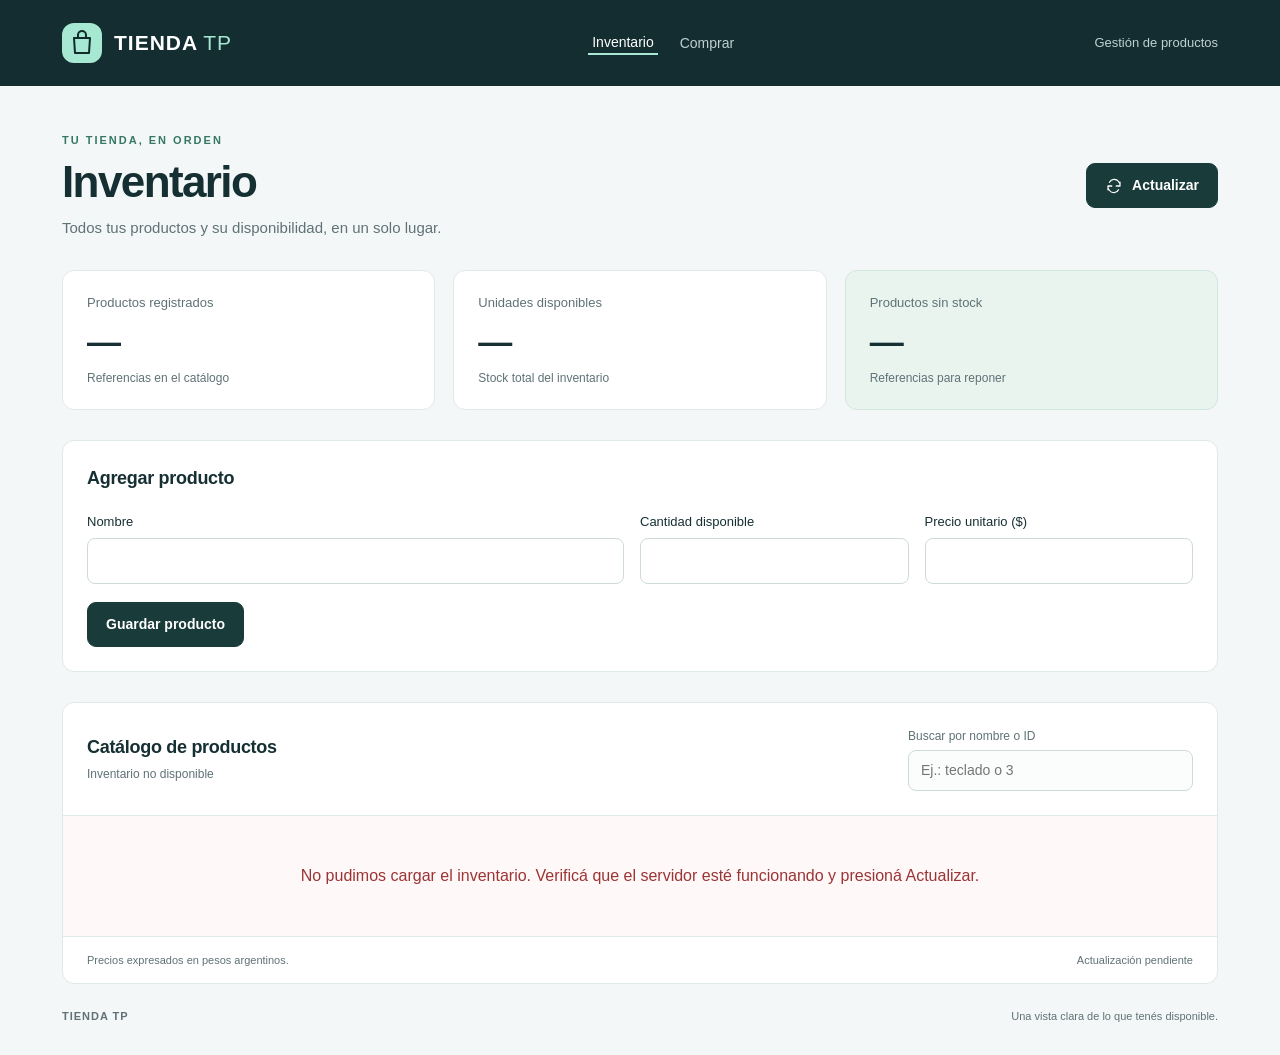
==== commit c948ed14: "Actualización de inventario, stock y transacciones" ====
--- a/FRONTEND/index.html
+++ b/FRONTEND/index.html
@@ -123,45 +123,6 @@
             </div>
             <div class="pie-catalogo"><span>Precios expresados en pesos argentinos.</span><span id="ultima-actualizacion">Sin actualizar</span></div>
         </section>
-        <section id="seccion-esperas" class="seccion-esperas" aria-labelledby="titulo-esperas">
-            <div class="cabecera-esperas">
-                <div>
-                    <h2 id="titulo-esperas">Clientes en espera</h2>
-                    <p>Elegí un producto para consultar su cola. Al reponer stock, se notifica al primero.</p>
-                </div>
-                <button id="actualizar-esperas" class="boton" type="button">Actualizar espera</button>
-            </div>
-
-            <form id="formulario-espera">
-                <fieldset id="campos-espera">
-                    <legend class="solo-lectores">Registrar un cliente en espera</legend>
-                    <div class="campos-espera">
-                        <div>
-                            <label for="producto-espera">Producto</label>
-                            <select id="producto-espera" required disabled>
-                                <option value="">Seleccioná un producto</option>
-                            </select>
-                        </div>
-                        <div>
-                            <label for="cliente-espera">Cliente registrado</label>
-                            <select id="cliente-espera" required disabled aria-describedby="estado-clientes">
-                                <option value="">Seleccioná un cliente</option>
-                            </select>
-                        </div>
-                    </div>
-                    <p id="estado-clientes" class="ayuda-espera" role="status" aria-live="polite">Cargando clientes…</p>
-                    <p id="regla-espera" class="ayuda-espera">Solo se pueden registrar esperas de productos sin stock.</p>
-                    <button id="registrar-espera" class="boton" type="submit" disabled>Anotar cliente en espera</button>
-                </fieldset>
-                <p id="mensaje-espera" class="mensaje-espera" role="status" aria-live="polite"></p>
-            </form>
-
-            <div id="cola-espera" class="cola-espera" aria-busy="false">
-                <h3 id="titulo-cola">Orden de atención</h3>
-                <p id="estado-cola" role="status" aria-live="polite">Seleccioná un producto para ver sus clientes en espera.</p>
-                <ol id="lista-esperas" aria-labelledby="titulo-cola" hidden></ol>
-            </div>
-        </section>
         <footer class="pie-pagina"><span>TIENDA TP</span><p>Una vista clara de lo que tenés disponible.</p></footer>
     </main>
 </body>
--- a/FRONTEND/estilos.css
+++ b/FRONTEND/estilos.css
@@ -229,8 +229,9 @@
 /* Navegación entre inventario y apartado de compra. */
 body[data-pagina="inventario"] .navegacion-principal { display: flex; align-items: stretch; gap: 18px; margin-left: auto; }
 body[data-pagina="inventario"] .navegacion-principal a { color: inherit; text-decoration: none; }
-body[data-pagina="inventario"] .navegacion-principal .enlace-seccion { display: flex; align-items: center; padding: 0 4px; color: var(--secundario); font-size: 14px; }
-body[data-pagina="inventario"] .navegacion-principal .enlace-seccion:hover { color: var(--tinta); }
+body[data-pagina="inventario"] .navegacion-principal .enlace-seccion { display: flex; align-items: center; padding: 0 4px; color: #bed1d2; font-size: 14px; }
+body[data-pagina="inventario"] .navegacion-principal .enlace-seccion:hover,
+body[data-pagina="inventario"] .navegacion-principal .enlace-seccion:focus-visible { color: white; }
 
 
 /* ---------- Pantalla de compra (compra.html) ---------- */
@@ -643,4 +644,38 @@
     body[data-pagina="compra"] footer {
         flex-direction:column;
     }
-}+}
+/* Ingreso, carrito y reservas del portal del cliente. */
+body[data-pagina="compra"] [hidden] { display:none !important; }
+body[data-pagina="compra"] .boton-secundario { display:inline-flex; align-items:center; justify-content:center; text-decoration:none; }
+body[data-pagina="compra"] .boton-portal { background:var(--tinta);color:white;border:0;border-radius:9px;padding:12px 20px;font:inherit;font-weight:700;cursor:pointer; }
+body[data-pagina="compra"] button:disabled { opacity:.5;cursor:not-allowed; }
+body[data-pagina="compra"] .acceso-cliente { max-width:510px;margin:35px auto;padding:30px;background:white;border:1px solid var(--linea);border-radius:16px; }
+body[data-pagina="compra"] .acceso-cliente h1 { font-size:30px; }
+body[data-pagina="compra"] .acceso-cliente p { line-height:1.6;color:var(--secundario); }
+body[data-pagina="compra"] .acceso-cliente label { display:block;margin:15px 0 7px; }
+body[data-pagina="compra"] .acceso-cliente .boton-portal { margin-top:20px; }
+body[data-pagina="compra"] .identidad-cliente { display:flex;justify-content:space-between;align-items:center;gap:12px;margin-bottom:25px; }
+body[data-pagina="compra"] #mensaje-portal:not(:empty) { padding:15px 18px;background:#edf7df;border:1px solid #cce3bd;border-radius:10px;line-height:1.6; }
+body[data-pagina="compra"] .error { color:#a2443b; }
+body[data-pagina="compra"] #mensaje-portal.error { background:#fff0ee;border-color:#edc6c0; }
+body[data-pagina="compra"] .bloque-carrito { margin-top:24px; }
+body[data-pagina="compra"] .lista-carrito { list-style:none;padding:0;margin:18px 0; }
+body[data-pagina="compra"] .lista-carrito li { padding:18px 0;border-bottom:1px solid var(--linea);overflow-wrap:anywhere; }
+body[data-pagina="compra"] .lista-carrito li:last-child { border-bottom:0; }
+body[data-pagina="compra"] .lista-carrito h3 { margin:0 0 8px;font-size:17px; }
+body[data-pagina="compra"] .lista-carrito p { margin:6px 0;font-size:14px; }
+body[data-pagina="compra"] .fila-carrito { display:flex;justify-content:space-between;gap:18px;align-items:center; }
+body[data-pagina="compra"] .controles-carrito { display:flex;align-items:center;gap:15px;flex-shrink:0; }
+body[data-pagina="compra"] .controles-carrito label { font-size:12px; }
+body[data-pagina="compra"] .controles-carrito input { display:block;max-width:90px;margin-top:5px; }
+body[data-pagina="compra"] .pie-carrito { display:flex;align-items:center;gap:15px;flex-wrap:wrap;border-top:1px solid var(--linea);padding-top:20px; }
+body[data-pagina="compra"] .pie-carrito .total-carrito { margin-right:auto; }
+body[data-pagina="compra"] :focus-visible { outline:3px solid #247f69;outline-offset:3px; }
+@media(max-width:650px) {
+    body[data-pagina="compra"] .fila-carrito { flex-direction:column;align-items:stretch; }
+    body[data-pagina="compra"] .controles-carrito { flex-wrap:wrap;justify-content:space-between; }
+    body[data-pagina="compra"] .encabezado-interior { flex-wrap:wrap;gap:12px; }
+    body[data-pagina="compra"] .encabezado-interior nav { flex-wrap:wrap;gap:8px; }
+    body[data-pagina="compra"] .acceso-cliente { padding:22px; }
+}
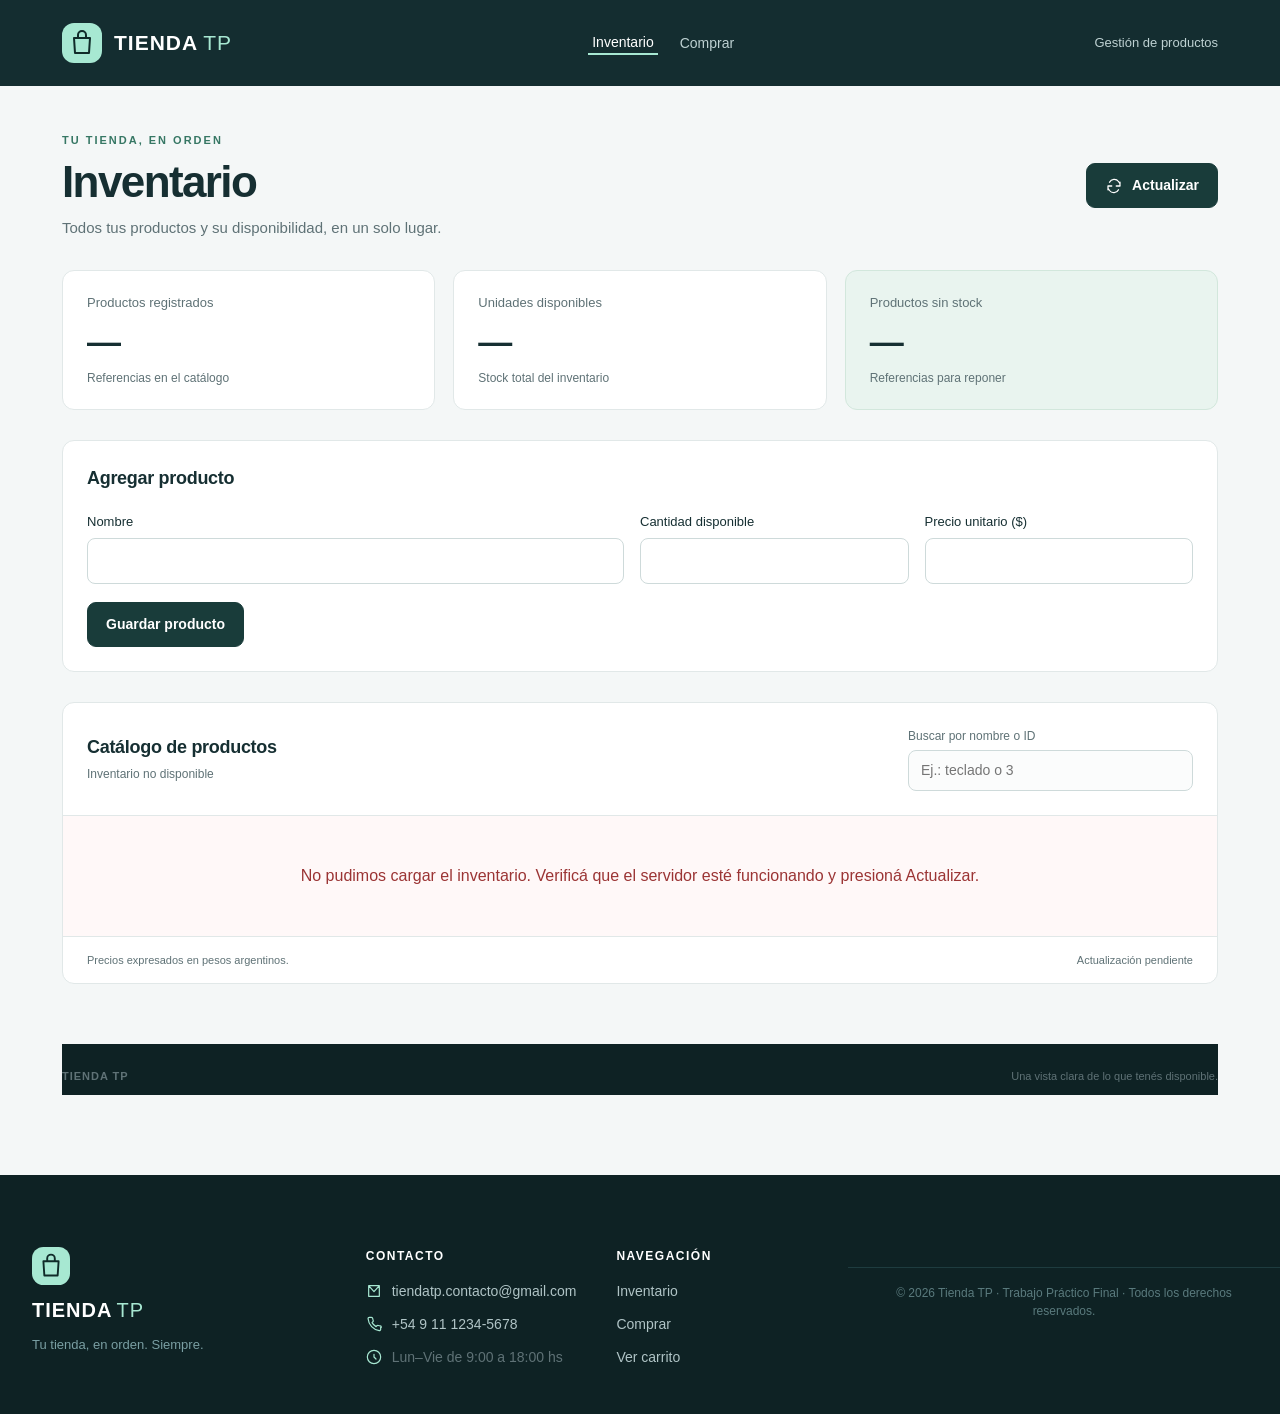
==== commit 7d448163: "footer" ====
--- a/FRONTEND/index.html
+++ b/FRONTEND/index.html
@@ -26,7 +26,7 @@
                 </svg>
                 <span>TIENDA<span class="marca-detalle">TP</span></span>
             </a>
-            <nav class="navegacion-principal" aria-label="Secciones"><a class="seccion-actual" href="/">Inventario</a><a class="enlace-seccion" href="/compra.html">Comprar</a></nav>
+            <nav class="navegacion-principal" aria-label="Secciones"><a class="seccion-actual" href="/index.html">Inventario</a><a class="enlace-seccion" href="/compra.html">Comprar</a></nav>
             <span class="etiqueta-encabezado">Gestión de productos</span>
         </div>
     </header>
@@ -125,5 +125,53 @@
         </section>
         <footer class="pie-pagina"><span>TIENDA TP</span><p>Una vista clara de lo que tenés disponible.</p></footer>
     </main>
+        <footer class="pie-pagina">
+        <div class="pie-interior">
+
+            <!-- Columna izquierda: info de la tienda -->
+            <div class="pie-seccion pie-marca">
+                <svg class="pie-logo" viewBox="0 0 40 40" aria-hidden="true">
+                    <rect width="40" height="40" rx="12" fill="currentColor"/>
+                    <path d="M12 15h16l-1 15H13l-1-15zm4 0v-3a4 4 0 0 1 8 0v3"
+                          fill="none" stroke="#102b29" stroke-width="2" stroke-linejoin="round"/>
+                </svg>
+                <span class="pie-nombre">TIENDA<span class="pie-detalle">TP</span></span>
+                <p class="pie-slogan">Tu tienda, en orden. Siempre.</p>
+            </div>
+
+            <!-- Columna central: contacto -->
+            <div class="pie-seccion">
+                <h3 class="pie-titulo">Contacto</h3>
+                <ul class="pie-lista">
+                    <li>
+                        <svg viewBox="0 0 24 24" aria-hidden="true"><path d="M4 4h16v16H4zM4 4l8 9 8-9"/></svg>
+                        <a href="mailto:tiendatp.contacto@gmail.com">tiendatp.contacto@gmail.com</a>
+                    </li>
+                    <li>
+                        <svg viewBox="0 0 24 24" aria-hidden="true"><path d="M22 16.92v3a2 2 0 0 1-2.18 2A19.86 19.86 0 0 1 3.1 4.18 2 2 0 0 1 5.09 2h3a2 2 0 0 1 2 1.72 12.8 12.8 0 0 0 .7 2.81 2 2 0 0 1-.45 2.11L9.09 9.91a16 16 0 0 0 6 6l1.27-1.27a2 2 0 0 1 2.11-.45 12.8 12.8 0 0 0 2.81.7A2 2 0 0 1 23 16.92z"/></svg>
+                        <a href="tel:+5491112345678">+54 9 11 1234-5678</a>
+                    </li>
+                    <li>
+                        <svg viewBox="0 0 24 24" aria-hidden="true"><circle cx="12" cy="12" r="10"/><path d="M12 8v4l3 3"/></svg>
+                        Lun–Vie de 9:00 a 18:00 hs
+                    </li>
+                </ul>
+            </div>
+
+            <!-- Columna derecha: navegación rápida -->
+            <div class="pie-seccion">
+                <h3 class="pie-titulo">Navegación</h3>
+                <ul class="pie-lista">
+                    <li><a href="/index.html">Inventario</a></li>
+                    <li><a href="/compra.html">Comprar</a></li>
+                    <li><a href="/carrito.html">Ver carrito</a></li>
+                </ul>
+            </div>
+
+        </div>
+        <div class="pie-copyright">
+            <p>© 2026 Tienda TP · Trabajo Práctico Final · Todos los derechos reservados.</p>
+        </div>
+    </footer>
 </body>
 </html>
--- a/FRONTEND/estilos.css
+++ b/FRONTEND/estilos.css
@@ -258,8 +258,10 @@
 }
 
 body[data-pagina="compra"] .encabezado {
+    position: sticky;
+    top: 0;
+    z-index: 10;
     background:#fff;
-    border-bottom:1px solid var(--linea);
 }
 
 body[data-pagina="compra"] .encabezado-interior {
@@ -643,6 +645,129 @@
     }
     body[data-pagina="compra"] footer {
         flex-direction:column;
+    }
+}
+
+/* =====================================================================
+   Footer / Pie de página — compartido entre todas las pantallas
+   ===================================================================== */
+
+.pie-pagina {
+    background: #0e2224;
+    color: #b0c4c6;
+    margin-top: 60px;
+    font-family: "Segoe UI", Arial, sans-serif;
+}
+
+.pie-interior {
+    max-width: 1220px;
+    margin: auto;
+    padding: 48px 32px 36px;
+    display: grid;
+    grid-template-columns: 1.6fr 1fr 1fr;
+    gap: 40px;
+}
+
+/* -- Columna izquierda con marca -- */
+.pie-marca {
+    display: flex;
+    flex-direction: column;
+    gap: 10px;
+}
+
+.pie-logo {
+    width: 38px;
+    height: 38px;
+    color: #a7e8d2;
+}
+
+.pie-nombre {
+    font-size: 20px;
+    font-weight: 750;
+    letter-spacing: 1px;
+    color: white;
+}
+
+.pie-detalle {
+    font-weight: 400;
+    color: #a7e8d2;
+    margin-left: 4px;
+}
+
+.pie-slogan {
+    margin: 0;
+    font-size: 13px;
+    color: #7a9fa3;
+    line-height: 1.5;
+}
+
+/* -- Títulos de columnas -- */
+.pie-titulo {
+    font-size: 12px;
+    font-weight: 700;
+    letter-spacing: 1.5px;
+    text-transform: uppercase;
+    color: white;
+    margin: 0 0 16px;
+}
+
+/* -- Listas de datos -- */
+.pie-lista {
+    list-style: none;
+    margin: 0;
+    padding: 0;
+    display: flex;
+    flex-direction: column;
+    gap: 12px;
+    font-size: 14px;
+}
+
+.pie-lista li {
+    display: flex;
+    align-items: center;
+    gap: 10px;
+}
+
+.pie-lista svg {
+    width: 16px;
+    height: 16px;
+    flex-shrink: 0;
+    fill: none;
+    stroke: #a7e8d2;
+    stroke-width: 1.8;
+    stroke-linecap: round;
+    stroke-linejoin: round;
+}
+
+.pie-lista a {
+    color: #b0c4c6;
+    text-decoration: none;
+}
+
+.pie-lista a:hover {
+    color: #a7e8d2;
+    text-decoration: underline;
+}
+
+/* -- Franja de copyright -- */
+.pie-copyright {
+    border-top: 1px solid #1e3c3f;
+    text-align: center;
+    padding: 16px 32px;
+    font-size: 12px;
+    color: #5a7a7d;
+}
+
+.pie-copyright p {
+    margin: 0;
+}
+
+/* -- Responsive: apilar columnas en pantallas pequeñas -- */
+@media (max-width: 768px) {
+    .pie-interior {
+        grid-template-columns: 1fr;
+        gap: 28px;
+        padding: 36px 20px 24px;
     }
 }
 /* Ingreso, carrito y reservas del portal del cliente. */
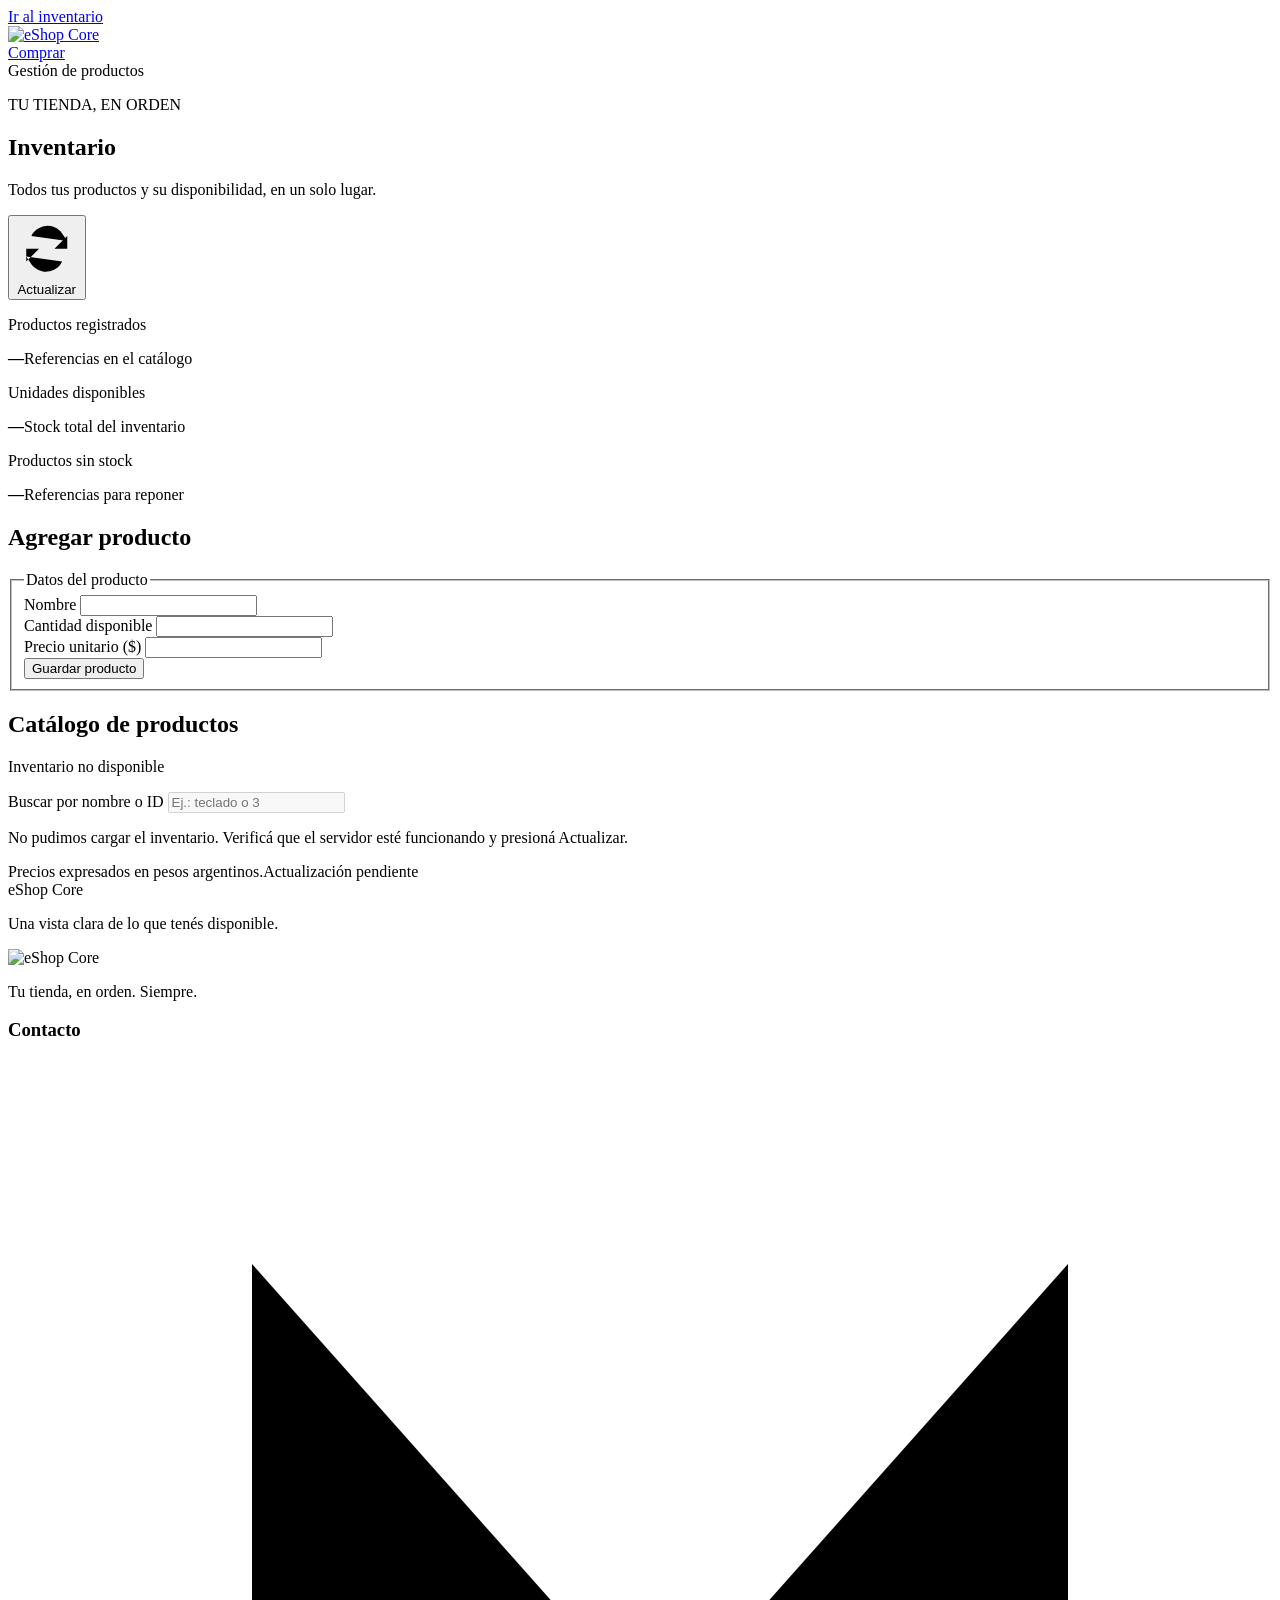
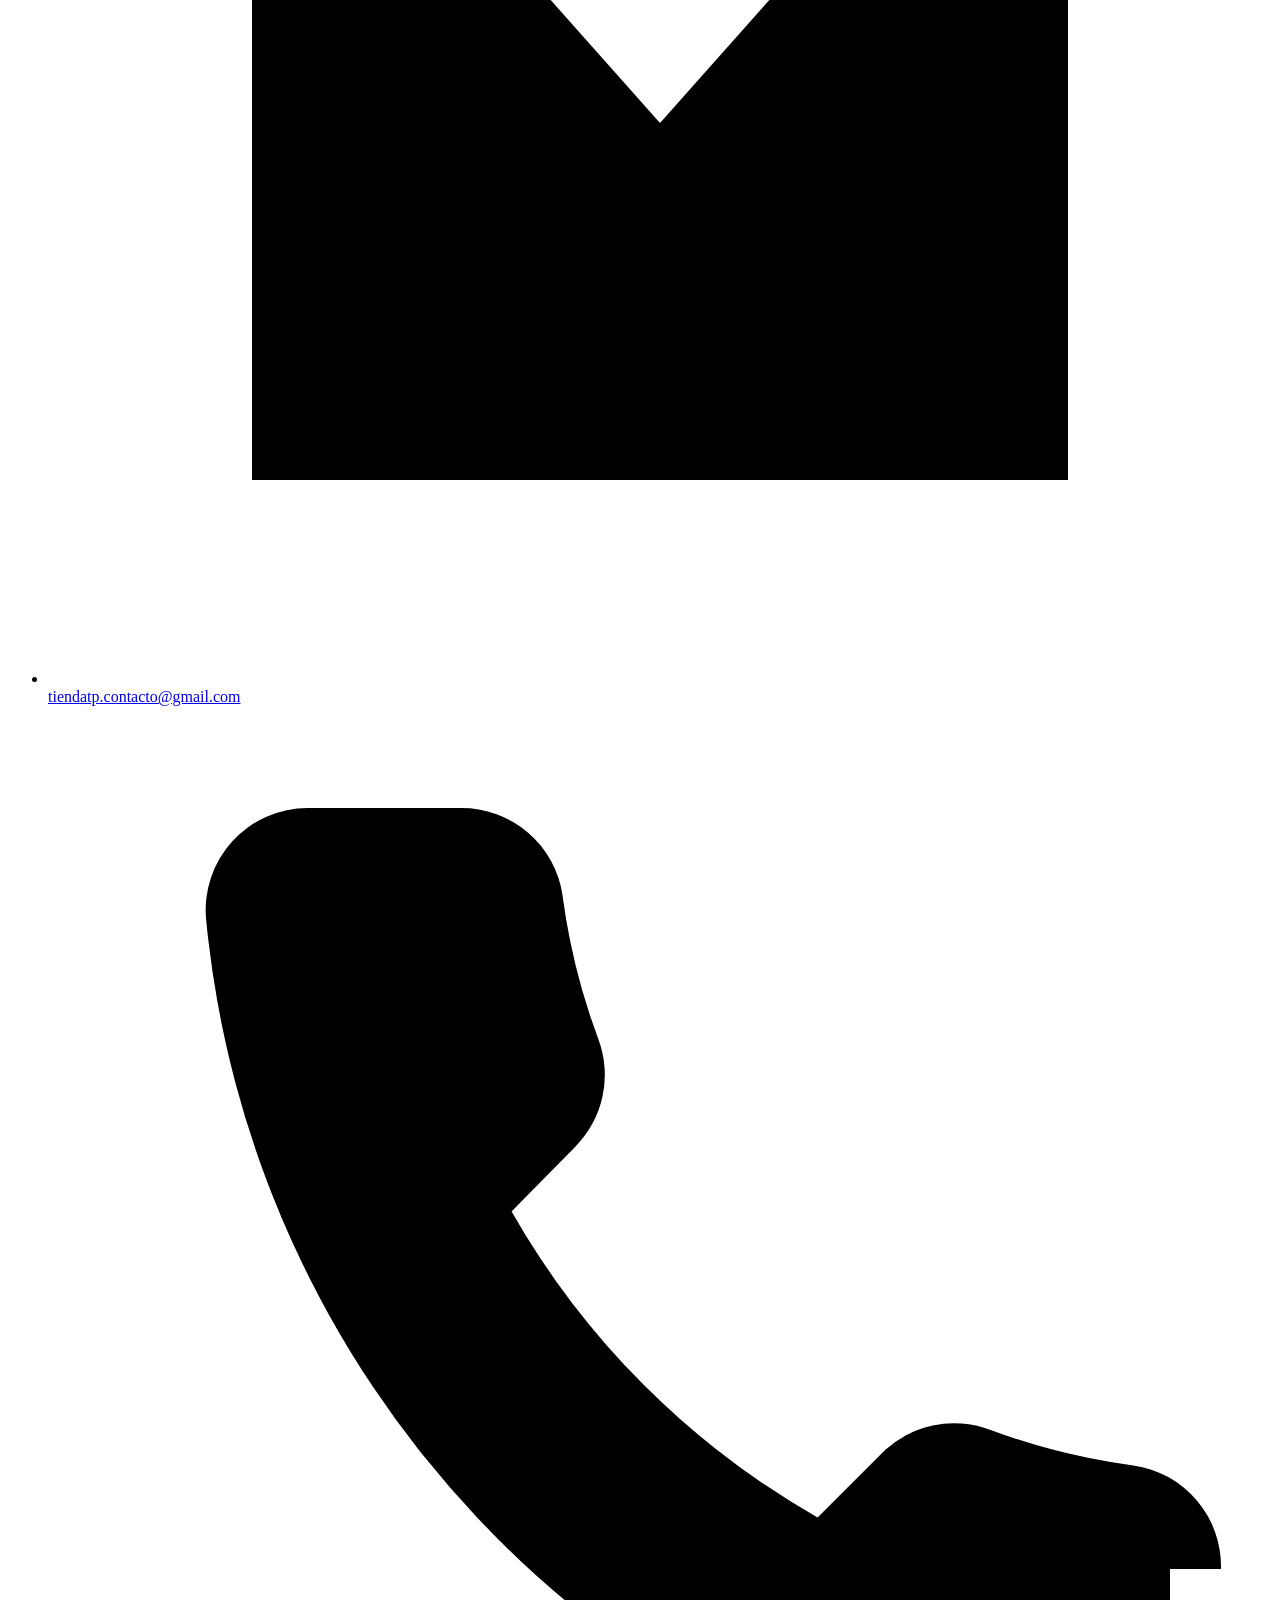
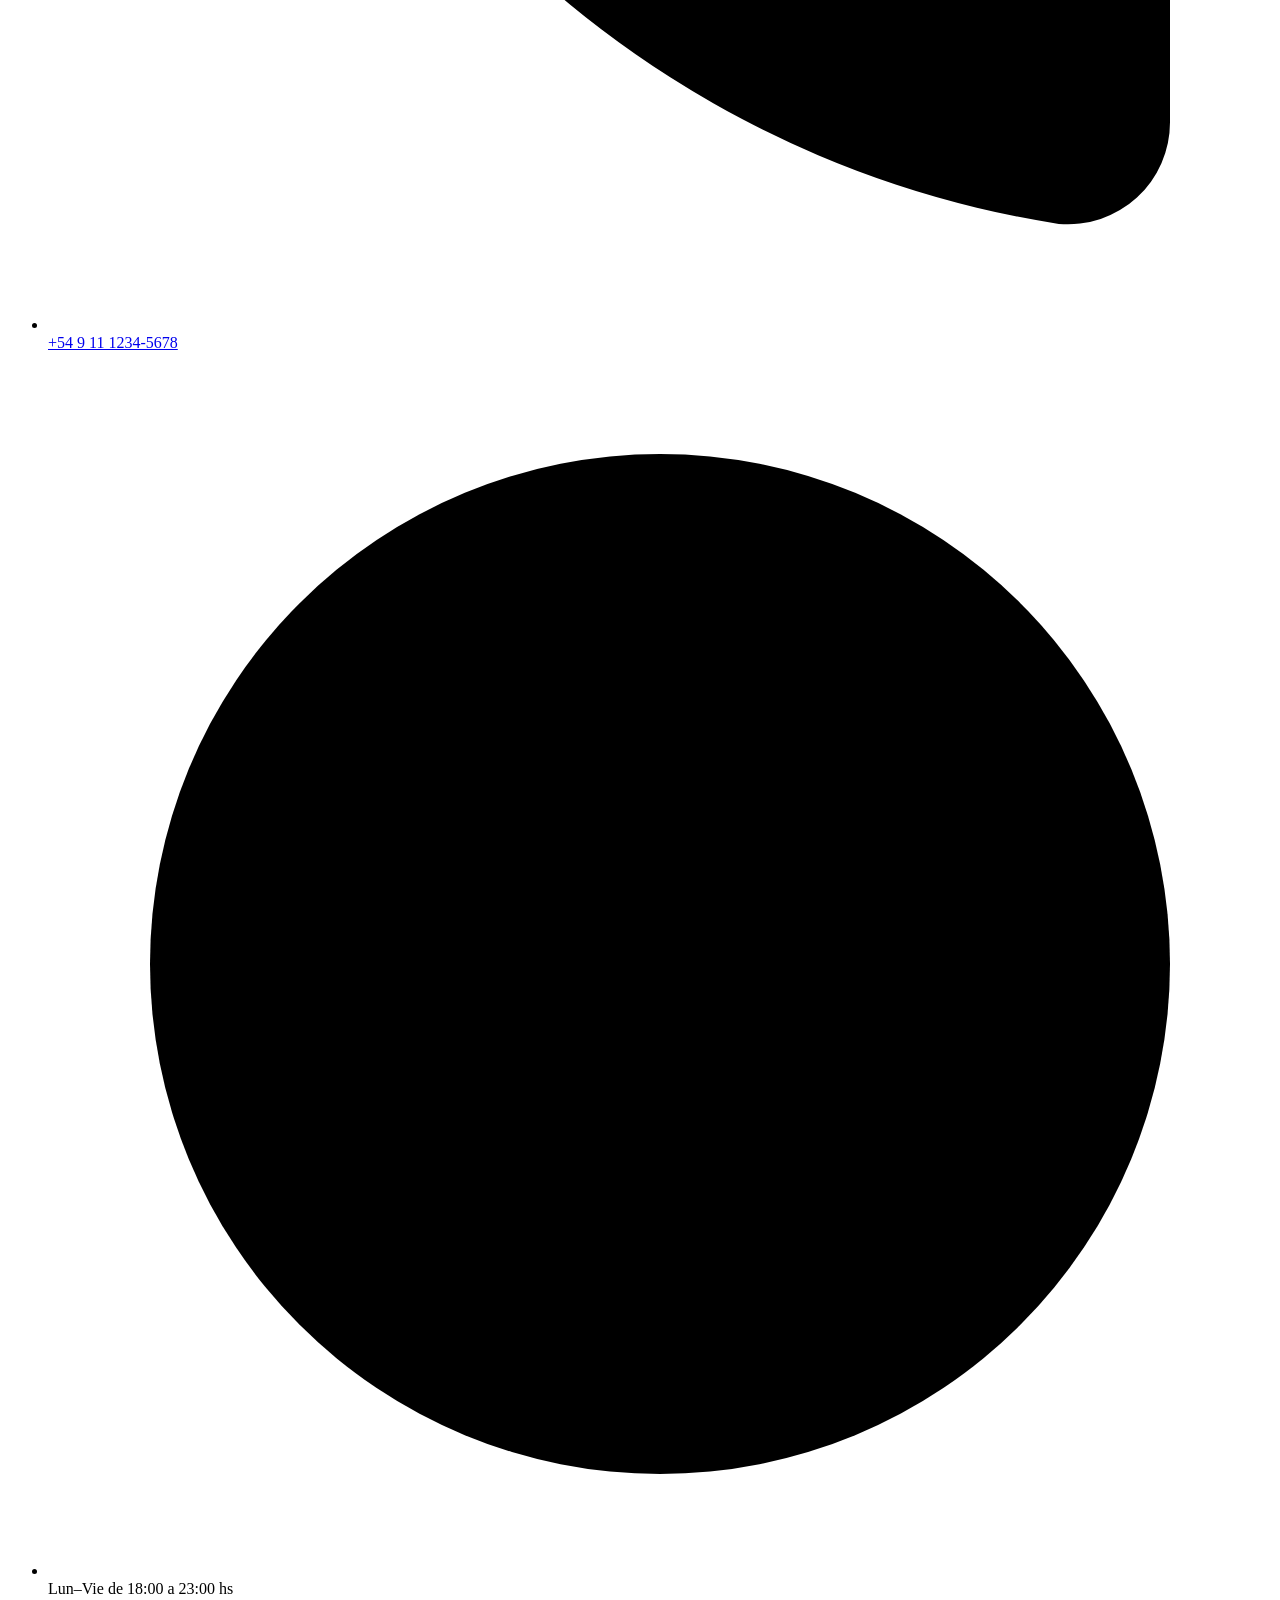
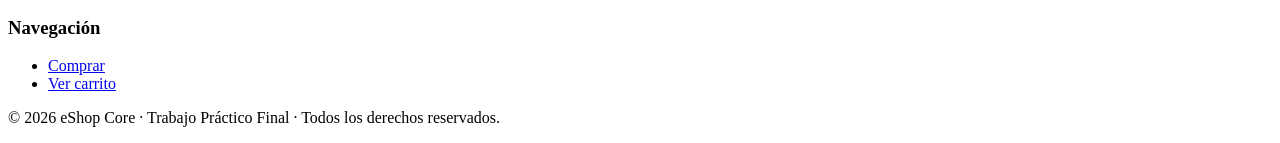
==== commit 8a784194: "Ediciones" ====
--- a/FRONTEND/index.html
+++ b/FRONTEND/index.html
@@ -10,23 +10,19 @@
 <head>
     <meta charset="UTF-8">
     <meta name="viewport" content="width=device-width, initial-scale=1.0">
-    <meta name="description" content="Consulta del inventario de Tienda TP.">
-    <title>Inventario | Tienda TP</title>
-    <link rel="stylesheet" href="estilos.css">
+    <meta name="description" content="Consulta del inventario de eShop Core.">
+    <title>Inventario | eShop Core</title>
+    <link rel="icon" href="estilos.css">
     <script src="app.js" defer></script>
 </head>
 <body data-pagina="inventario">
     <a class="saltar-contenido" href="#contenido">Ir al inventario</a>
     <header class="encabezado">
         <div class="encabezado-interior">
-            <a class="marca" href="/" aria-label="Tienda TP, inicio">
-                <svg class="logotipo" viewBox="0 0 40 40" aria-hidden="true">
-                    <rect width="40" height="40" rx="12" fill="currentColor"/>
-                    <path d="M12 15h16l-1 15H13l-1-15zm4 0v-3a4 4 0 0 1 8 0v3" fill="none" stroke="#102b29" stroke-width="2" stroke-linejoin="round"/>
-                </svg>
-                <span>TIENDA<span class="marca-detalle">TP</span></span>
+            <a class="marca" href="/" aria-label="eShop Core, inicio">
+                <img class="logo-imagen" src="/img/logo-claro.png" alt="eShop Core" width="560" height="92">
             </a>
-            <nav class="navegacion-principal" aria-label="Secciones"><a class="seccion-actual" href="/index.html">Inventario</a><a class="enlace-seccion" href="/compra.html">Comprar</a></nav>
+            <nav class="navegacion-principal" aria-label="Secciones"><a class="enlace-seccion" href="/compra.html">Comprar</a></nav>
             <span class="etiqueta-encabezado">Gestión de productos</span>
         </div>
     </header>
@@ -123,19 +119,14 @@
             </div>
             <div class="pie-catalogo"><span>Precios expresados en pesos argentinos.</span><span id="ultima-actualizacion">Sin actualizar</span></div>
         </section>
-        <footer class="pie-pagina"><span>TIENDA TP</span><p>Una vista clara de lo que tenés disponible.</p></footer>
+        <footer class="pie-pagina"><span>eShop Core</span><p>Una vista clara de lo que tenés disponible.</p></footer>
     </main>
         <footer class="pie-pagina">
         <div class="pie-interior">
 
             <!-- Columna izquierda: info de la tienda -->
             <div class="pie-seccion pie-marca">
-                <svg class="pie-logo" viewBox="0 0 40 40" aria-hidden="true">
-                    <rect width="40" height="40" rx="12" fill="currentColor"/>
-                    <path d="M12 15h16l-1 15H13l-1-15zm4 0v-3a4 4 0 0 1 8 0v3"
-                          fill="none" stroke="#102b29" stroke-width="2" stroke-linejoin="round"/>
-                </svg>
-                <span class="pie-nombre">TIENDA<span class="pie-detalle">TP</span></span>
+                <img class="pie-logo-imagen" src="/img/white.png" alt="eShop Core" width="560" height="92">
                 <p class="pie-slogan">Tu tienda, en orden. Siempre.</p>
             </div>
 
@@ -153,7 +144,7 @@
                     </li>
                     <li>
                         <svg viewBox="0 0 24 24" aria-hidden="true"><circle cx="12" cy="12" r="10"/><path d="M12 8v4l3 3"/></svg>
-                        Lun–Vie de 9:00 a 18:00 hs
+                        Lun–Vie de 18:00 a 23:00 hs
                     </li>
                 </ul>
             </div>
@@ -162,7 +153,6 @@
             <div class="pie-seccion">
                 <h3 class="pie-titulo">Navegación</h3>
                 <ul class="pie-lista">
-                    <li><a href="/index.html">Inventario</a></li>
                     <li><a href="/compra.html">Comprar</a></li>
                     <li><a href="/carrito.html">Ver carrito</a></li>
                 </ul>
@@ -170,7 +160,7 @@
 
         </div>
         <div class="pie-copyright">
-            <p>© 2026 Tienda TP · Trabajo Práctico Final · Todos los derechos reservados.</p>
+            <p>© 2026 eShop Core · Trabajo Práctico Final · Todos los derechos reservados.</p>
         </div>
     </footer>
 </body>
--- a/FRONTEND/estilos.css
+++ b/FRONTEND/estilos.css
@@ -770,6 +770,21 @@
         padding: 36px 20px 24px;
     }
 }
+
+/* Logotipo de eShop Core (imagen que incluye el nombre) */
+.logo-imagen {
+    display: block;
+    height: 40px;
+    width: auto;
+}
+
+.pie-logo-imagen {
+    display: block;
+    align-self: flex-start;
+    height: 44px;
+    width: auto;
+}
+
 /* Ingreso, carrito y reservas del portal del cliente. */
 body[data-pagina="compra"] [hidden] { display:none !important; }
 body[data-pagina="compra"] .boton-secundario { display:inline-flex; align-items:center; justify-content:center; text-decoration:none; }
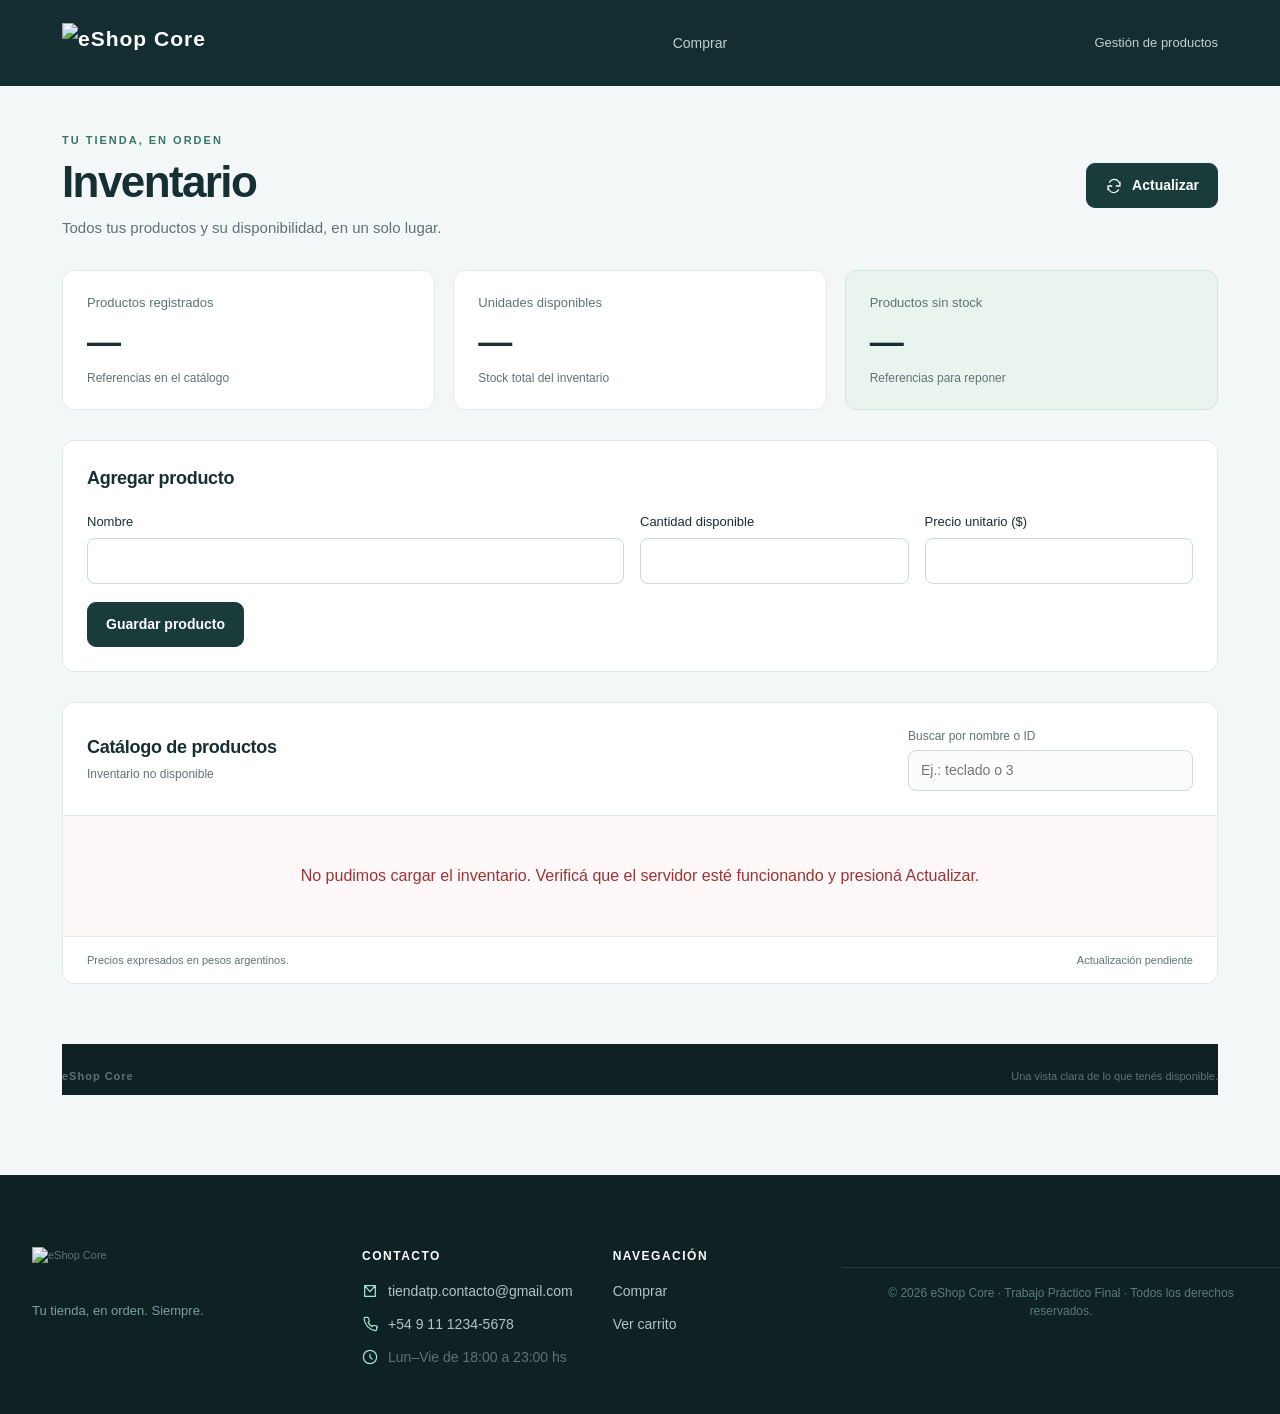
==== commit b910fe73: "agregado de logo" ====
--- a/FRONTEND/index.html
+++ b/FRONTEND/index.html
@@ -12,7 +12,8 @@
     <meta name="viewport" content="width=device-width, initial-scale=1.0">
     <meta name="description" content="Consulta del inventario de eShop Core.">
     <title>Inventario | eShop Core</title>
-    <link rel="icon" href="estilos.css">
+    <link rel="icon" type="image/png" href="/img/logo.png">
+    <link rel="stylesheet" href="estilos.css">
     <script src="app.js" defer></script>
 </head>
 <body data-pagina="inventario">
@@ -20,7 +21,7 @@
     <header class="encabezado">
         <div class="encabezado-interior">
             <a class="marca" href="/" aria-label="eShop Core, inicio">
-                <img class="logo-imagen" src="/img/logo-claro.png" alt="eShop Core" width="560" height="92">
+                <img class="logo-imagen" src="/img/white.png" alt="eShop Core" width="560" height="92">
             </a>
             <nav class="navegacion-principal" aria-label="Secciones"><a class="enlace-seccion" href="/compra.html">Comprar</a></nav>
             <span class="etiqueta-encabezado">Gestión de productos</span>
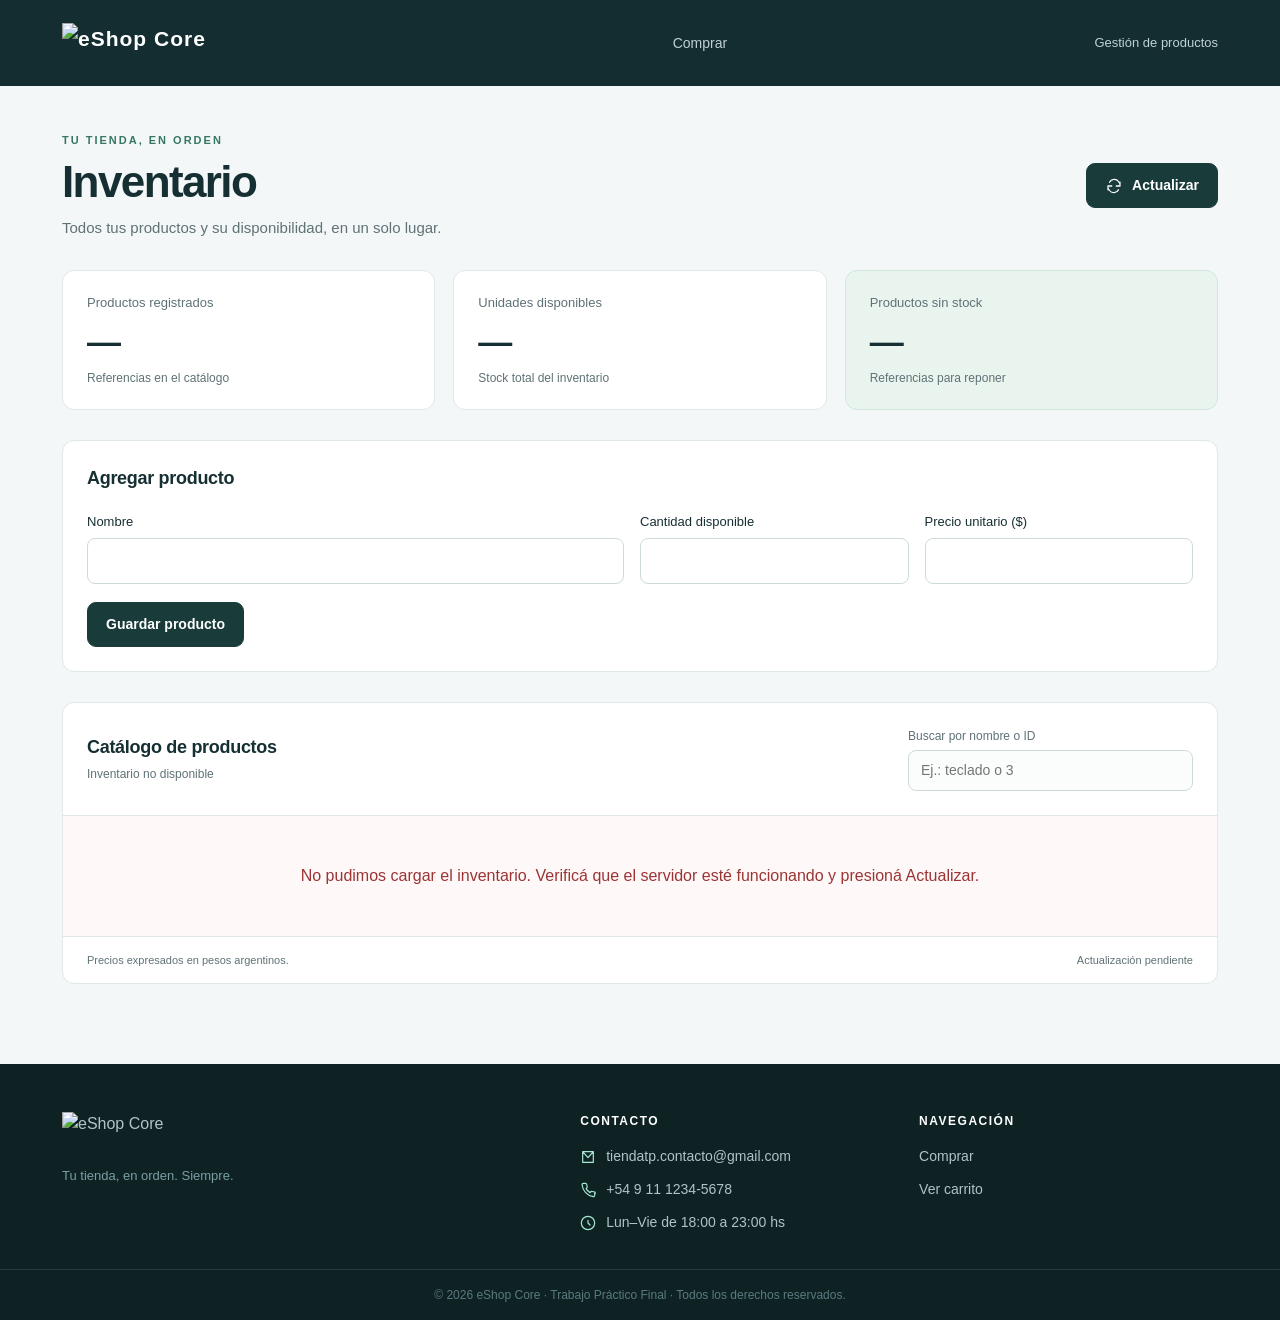
==== commit b8d25c13: "Ultimos arreglos, corregir el ingreso de DNI" ====
--- a/FRONTEND/index.html
+++ b/FRONTEND/index.html
@@ -120,7 +120,6 @@
             </div>
             <div class="pie-catalogo"><span>Precios expresados en pesos argentinos.</span><span id="ultima-actualizacion">Sin actualizar</span></div>
         </section>
-        <footer class="pie-pagina"><span>eShop Core</span><p>Una vista clara de lo que tenés disponible.</p></footer>
     </main>
         <footer class="pie-pagina">
         <div class="pie-interior">
--- a/FRONTEND/estilos.css
+++ b/FRONTEND/estilos.css
@@ -67,9 +67,6 @@
 body[data-pagina="inventario"] .estado { text-align: center; padding: 48px 24px; margin: 0; color: var(--secundario); border-top: 1px solid var(--linea); }
 body[data-pagina="inventario"] .estado.error { color: #9b3434; background: #fff8f8; }
 body[data-pagina="inventario"] .pie-catalogo { display: flex; justify-content: space-between; gap: 16px; padding: 15px 24px; border-top: 1px solid var(--linea); color: var(--secundario); font-size: 11px; }
-body[data-pagina="inventario"] .pie-pagina { display: flex; justify-content: space-between; align-items: center; gap: 16px; padding: 24px 0 10px; color: var(--secundario); font-size: 11px; }
-body[data-pagina="inventario"] .pie-pagina > span { letter-spacing: 1px; font-weight: 700; }
-body[data-pagina="inventario"] .pie-pagina p { margin: 0; }
 body[data-pagina="inventario"] .solo-lectores, body[data-pagina="inventario"] .saltar-contenido:not(:focus) { position: absolute; width: 1px; height: 1px; padding: 0; margin: -1px; overflow: hidden; clip: rect(0,0,0,0); white-space: nowrap; border: 0; }
 body[data-pagina="inventario"] .saltar-contenido:focus { position: fixed; top: 12px; left: 12px; padding: 12px; z-index: 10; color: var(--tinta); background: white; }
 @media (max-width: 700px) {
@@ -85,7 +82,7 @@
     body[data-pagina="inventario"] .tarjeta span { font-size: 10px; }
     body[data-pagina="inventario"] .barra-catalogo { padding: 20px 16px; flex-direction: column; align-items: stretch; gap: 16px; }
     body[data-pagina="inventario"] .buscador { width: 100%; }
-    body[data-pagina="inventario"] .pie-catalogo, body[data-pagina="inventario"] .pie-pagina { flex-direction: column; gap: 6px; }
+    body[data-pagina="inventario"] .pie-catalogo { flex-direction: column; gap: 6px; }
     body[data-pagina="inventario"] .pie-catalogo { padding: 14px 16px; }
 }
 
